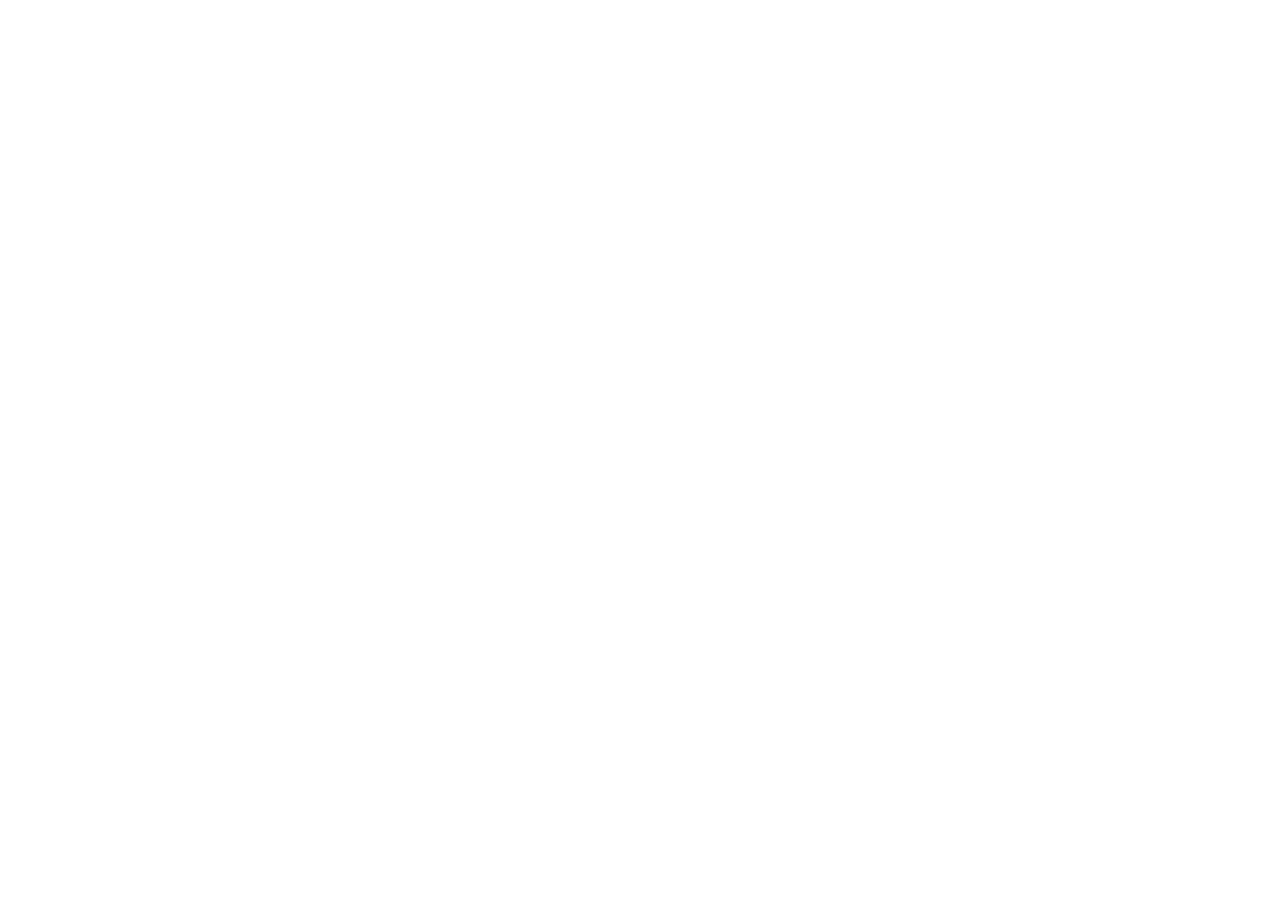
==== index.html @ bb423919 "Add files via upload" ====
<!doctype html>
<html lang="nl">
	
<head>
	<meta charset="UTF-8">
	<meta name="author" content="jouw naam">
	<meta name="viewport" content="width=device-width, initial-scale=1">
	
	<title>Naam van je site en/of pagina</title>
	
	<link href="styles/style.css" rel="stylesheet">
</head>

<body>

	<script src="scripts/script.js"></script>
</body>
	
</html>
---- styles/style.css ----
/* CSS Document */
*, *::after, *::before {
  box-sizing:border-box;  
}
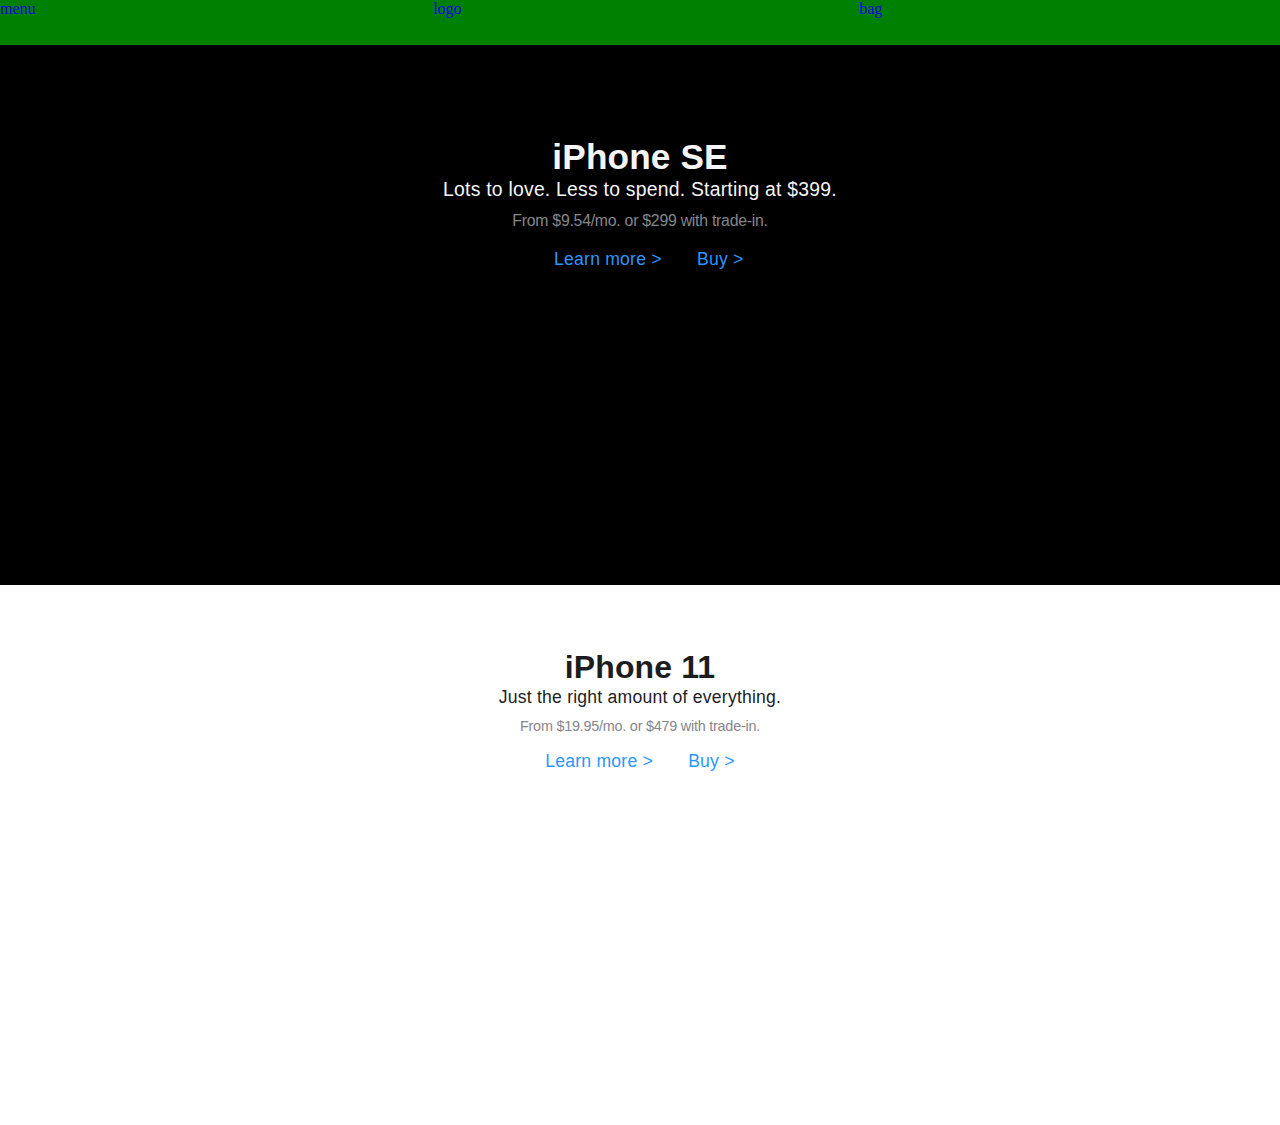
==== commit fc626a74: "Add files via upload" ====
--- a/index.html
+++ b/index.html
@@ -1,19 +1,41 @@
 <!doctype html>
 <html lang="nl">
-	
+
 <head>
 	<meta charset="UTF-8">
-	<meta name="author" content="jouw naam">
+	<meta name="author" content="Fabian Vis">
 	<meta name="viewport" content="width=device-width, initial-scale=1">
-	
-	<title>Naam van je site en/of pagina</title>
-	
+
+	<title>Apple</title>
+
 	<link href="styles/style.css" rel="stylesheet">
 </head>
 
 <body>
+	<header>
+		<nav>
+			<ul>
+				<li><a href="#">menu</li>
+				<li><a href="#">logo</li>
+				<li><a href="#">bag</li>
+			</ul>
+		</nav>
+	</header>
+	<main>
+	<section>
+			<h2>iPhone SE</h2>
+			<h3> Lots to love. Less to spend. Starting at $399. </h3>
+			<p> From $9.54/mo. or $299 with trade-in. </p>
+			<a href="page1">Learn more ></a><a href="page2">Buy ></a>
+	</section>
+	<section>
+			<h2>iPhone 11</h2>
+			<h3> Just the right amount of everything. </h3>
+			<p> From $19.95/mo. or $479 with trade-in. </p>
+			<a href="page1">Learn more ></a><a href="page2">Buy ></a>
+	</section>
+	<script src="scripts/script.js"></script>
+</main>
+</body>
 
-	<script src="scripts/script.js"></script>
-</body>
-	
 </html>
--- a/styles/style.css
+++ b/styles/style.css
@@ -1,5 +1,138 @@
 /* CSS Document */
 *, *::after, *::before {
-  box-sizing:border-box;  
+  box-sizing:border-box;
+}
+body {
+
+  margin: 0 auto;
+}
+nav a {
+  display:block;
+  text-decoration:none;
+
+}
+nav ul {
+  background-color: grey;
+  margin:0; padding: 0;
+  height: 5vh;
+  width: 100%;
+  list-style-type: none;
+  display: flex;
 }
 
+nav li {
+  margin: 0;
+  flex-grow: 1;
+  background-color: green;
+}
+
+
+
+section:first-of-type {
+  background-color: black;
+  height: 60vh;
+  width: 100%;
+  text-align: center;
+
+}
+
+section:first-of-type h2{
+  margin: 0px;
+  text-align: center;
+  line-height: 1.125em;
+  font-size: 2em;
+  padding-top: 2em;
+  color: #f5f5f7;
+  font-family: "SF Pro Display","SF Pro Icons","Helvetica Neue","Helvetica","Arial",sans-serif;
+  font-weight: 600;
+  letter-spacing: .004em;
+}
+section:first-of-type h3{
+  display: block;
+  margin: 0;
+  padding-left: 3em;
+  padding-right: 3em;
+  text-align: center;
+  line-height: 1.4211em;
+  font-size: 1.1em;
+  color: white;
+  color: #f5f5f7;
+  font-family: "SF Pro Display","SF Pro Icons","Helvetica Neue","Helvetica","Arial",sans-serif;
+  font-weight: 400;
+  letter-spacing: .012em;
+}
+section:first-of-type p{
+ margin-top: 0.4em;
+ margin-left: auto;
+ margin-right: auto;
+ color: #86868b;
+ font-size: 0.9em;
+    line-height: 1.42859;
+    font-weight: 400;
+    letter-spacing: -.016em;
+    font-family: "SF Pro Text","SF Pro Icons","Helvetica Neue","Helvetica","Arial",sans-serif;
+}
+
+section:first-of-type a{
+  color: #2997ff;
+  text-decoration: none;
+  padding: 0 1em 0 1em;
+  font-size: 1.1em;
+    line-height: 1.21053;
+    font-weight: 400;
+    letter-spacing: .012em;
+    font-family: "SF Pro Display","SF Pro Icons","Helvetica Neue","Helvetica","Arial",sans-serif;
+}
+
+section:nth-of-type(2) {
+  background-color: white;
+  height: 60vh;
+  width: 100%;
+  text-align: center;
+}
+
+section:nth-of-type(2) h2{
+  margin: 0px;
+  text-align: center;
+  line-height: 1.125em;
+  font-size: 2em;
+  padding-top: 2em;
+  color: #1d1d1f;
+  font-family: "SF Pro Display","SF Pro Icons","Helvetica Neue","Helvetica","Arial",sans-serif;
+  font-weight: 600;
+  letter-spacing: .004em;
+}
+section:nth-of-type(2) h3{
+  display: block;
+  margin: 0;
+  text-align: center;
+  line-height: 1.4211em;
+  font-size: 1.1em;
+  color: white;
+  color: #1d1d1f;
+  font-family: "SF Pro Display","SF Pro Icons","Helvetica Neue","Helvetica","Arial",sans-serif;
+  font-weight: 400;
+  letter-spacing: .012em;
+}
+section:nth-of-type(2) p{
+ margin-top: 0.4em;
+ margin-left: auto;
+ margin-right: auto;
+ color: #86868b;
+ font-size: 0.9em;
+    line-height: 1.42859;
+    font-weight: 400;
+    letter-spacing: -.016em;
+    font-family: "SF Pro Text","SF Pro Icons","Helvetica Neue","Helvetica","Arial",sans-serif;
+}
+
+section:nth-of-type(2) a{
+  color: #2997ff;
+  text-decoration: none;
+  padding: 0 1em 0 1em;
+  font-size: 1.1em;
+    line-height: 1.21053;
+    font-weight: 400;
+    letter-spacing: .012em;
+    font-family: "SF Pro Display","SF Pro Icons","Helvetica Neue","Helvetica","Arial",sans-serif;
+}
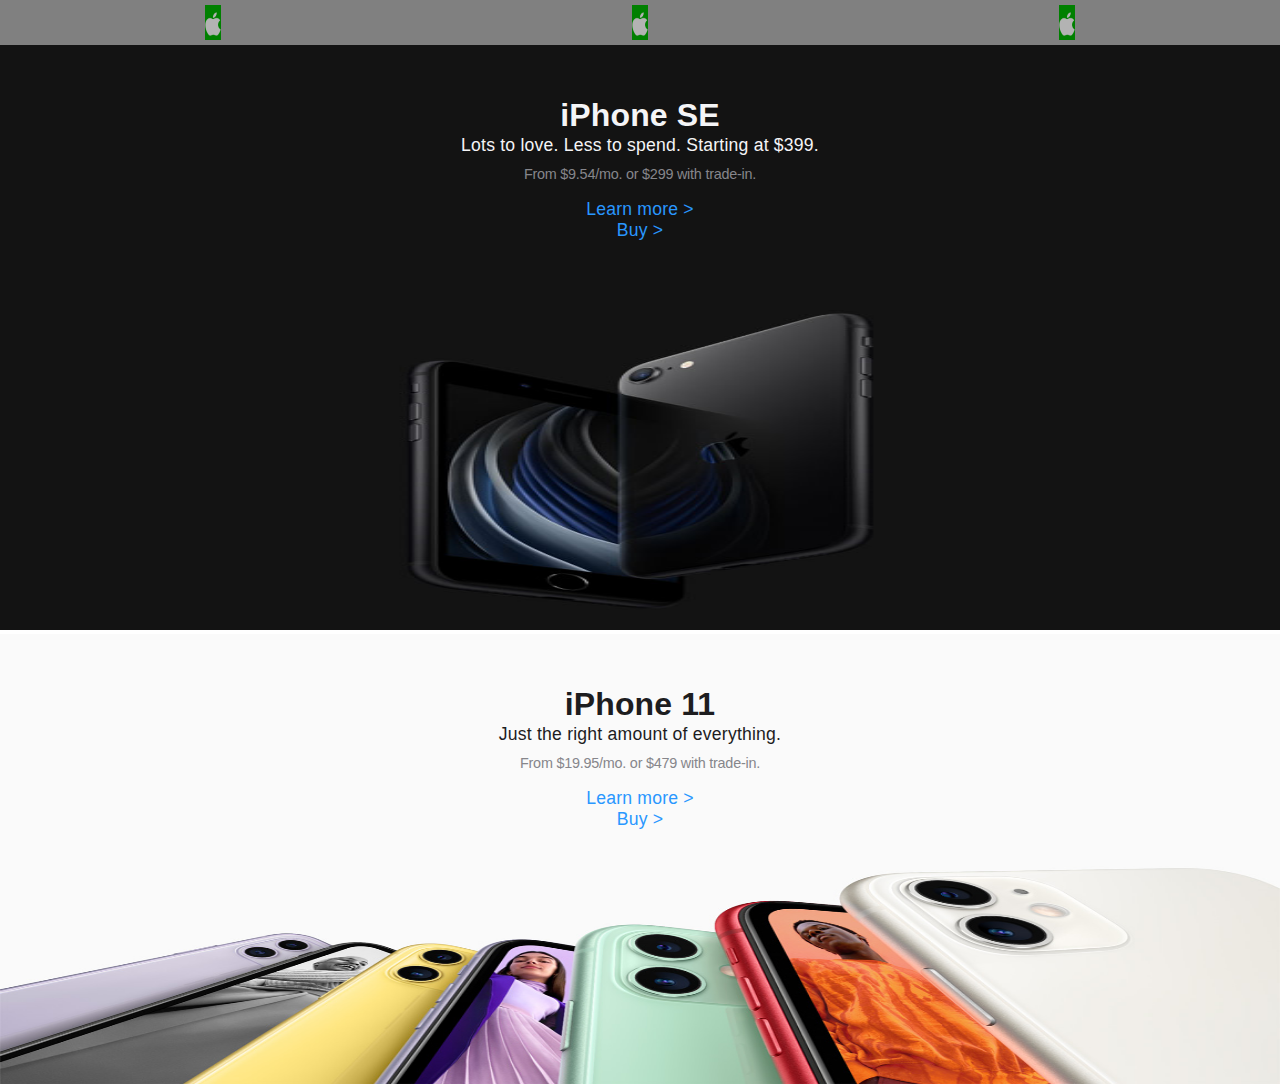
==== commit b0ce9347: "Add files via upload" ====
--- a/index.html
+++ b/index.html
@@ -15,9 +15,9 @@
 	<header>
 		<nav>
 			<ul>
-				<li><a href="#">menu</li>
-				<li><a href="#">logo</li>
-				<li><a href="#">bag</li>
+				<li><a href="#"><img src="images/applelogo.png"></a></li>
+				<li><a href="#"><img src="images/applelogo.png"></a></li>
+				<li><a href="#"><img src="images/applelogo.png"></a></li>
 			</ul>
 		</nav>
 	</header>
@@ -29,10 +29,16 @@
 			<a href="page1">Learn more ></a><a href="page2">Buy ></a>
 	</section>
 	<section>
+		<img src="images/iphonemobilehero.jpg">
+	</section>
+	<section>
 			<h2>iPhone 11</h2>
 			<h3> Just the right amount of everything. </h3>
 			<p> From $19.95/mo. or $479 with trade-in. </p>
 			<a href="page1">Learn more ></a><a href="page2">Buy ></a>
+	</section>
+	<section>
+		<img src="images/iphone11.jpg">
 	</section>
 	<script src="scripts/script.js"></script>
 </main>
--- a/styles/style.css
+++ b/styles/style.css
@@ -18,41 +18,51 @@
   width: 100%;
   list-style-type: none;
   display: flex;
+  justify-content: space-around;
+  align-items: center;
 }
 
-nav li {
+nav li  {
   margin: 0;
-  flex-grow: 1;
+  padding: 0;
   background-color: green;
+}
+nav li a {
+ text-align: center;
+ padding-top: .4em;
+}
+nav img {
+  width: 1em;
+  height: 1.5em;
 }
 
 
 
 section:first-of-type {
-  background-color: black;
-  height: 60vh;
+  background-color: #131313;
+  height: 25vh;
   width: 100%;
+  padding-top: 1.5em;
+  display: flex;
+  justify-content: center;
+  align-items: center;
+  flex-direction: column;
   text-align: center;
+
 
 }
 
 section:first-of-type h2{
   margin: 0px;
-  text-align: center;
   line-height: 1.125em;
   font-size: 2em;
-  padding-top: 2em;
   color: #f5f5f7;
   font-family: "SF Pro Display","SF Pro Icons","Helvetica Neue","Helvetica","Arial",sans-serif;
   font-weight: 600;
   letter-spacing: .004em;
 }
 section:first-of-type h3{
-  display: block;
   margin: 0;
-  padding-left: 3em;
-  padding-right: 3em;
-  text-align: center;
   line-height: 1.4211em;
   font-size: 1.1em;
   color: white;
@@ -76,7 +86,6 @@
 section:first-of-type a{
   color: #2997ff;
   text-decoration: none;
-  padding: 0 1em 0 1em;
   font-size: 1.1em;
     line-height: 1.21053;
     font-weight: 400;
@@ -84,28 +93,35 @@
     font-family: "SF Pro Display","SF Pro Icons","Helvetica Neue","Helvetica","Arial",sans-serif;
 }
 
-section:nth-of-type(2) {
-  background-color: white;
-  height: 60vh;
+
+section:nth-of-type(2) img{
   width: 100%;
+  height: 40vh;
+}
+section:nth-of-type(3) {
+  background-color: #fafafa;
+  height: 25vh;
+  width: 100%;
+  padding-top: 1.5em;
+  display: flex;
+  justify-content: center;
+  align-items: center;
+  flex-direction: column;
   text-align: center;
 }
 
-section:nth-of-type(2) h2{
+section:nth-of-type(3) h2{
   margin: 0px;
-  text-align: center;
   line-height: 1.125em;
   font-size: 2em;
-  padding-top: 2em;
   color: #1d1d1f;
   font-family: "SF Pro Display","SF Pro Icons","Helvetica Neue","Helvetica","Arial",sans-serif;
   font-weight: 600;
   letter-spacing: .004em;
 }
-section:nth-of-type(2) h3{
+section:nth-of-type(3) h3{
   display: block;
   margin: 0;
-  text-align: center;
   line-height: 1.4211em;
   font-size: 1.1em;
   color: white;
@@ -114,7 +130,7 @@
   font-weight: 400;
   letter-spacing: .012em;
 }
-section:nth-of-type(2) p{
+section:nth-of-type(3) p{
  margin-top: 0.4em;
  margin-left: auto;
  margin-right: auto;
@@ -126,7 +142,7 @@
     font-family: "SF Pro Text","SF Pro Icons","Helvetica Neue","Helvetica","Arial",sans-serif;
 }
 
-section:nth-of-type(2) a{
+section:nth-of-type(3) a{
   color: #2997ff;
   text-decoration: none;
   padding: 0 1em 0 1em;
@@ -136,3 +152,7 @@
     letter-spacing: .012em;
     font-family: "SF Pro Display","SF Pro Icons","Helvetica Neue","Helvetica","Arial",sans-serif;
 }
+section:nth-of-type(4) img{
+  width: 100%;
+  height: 25vh;
+}
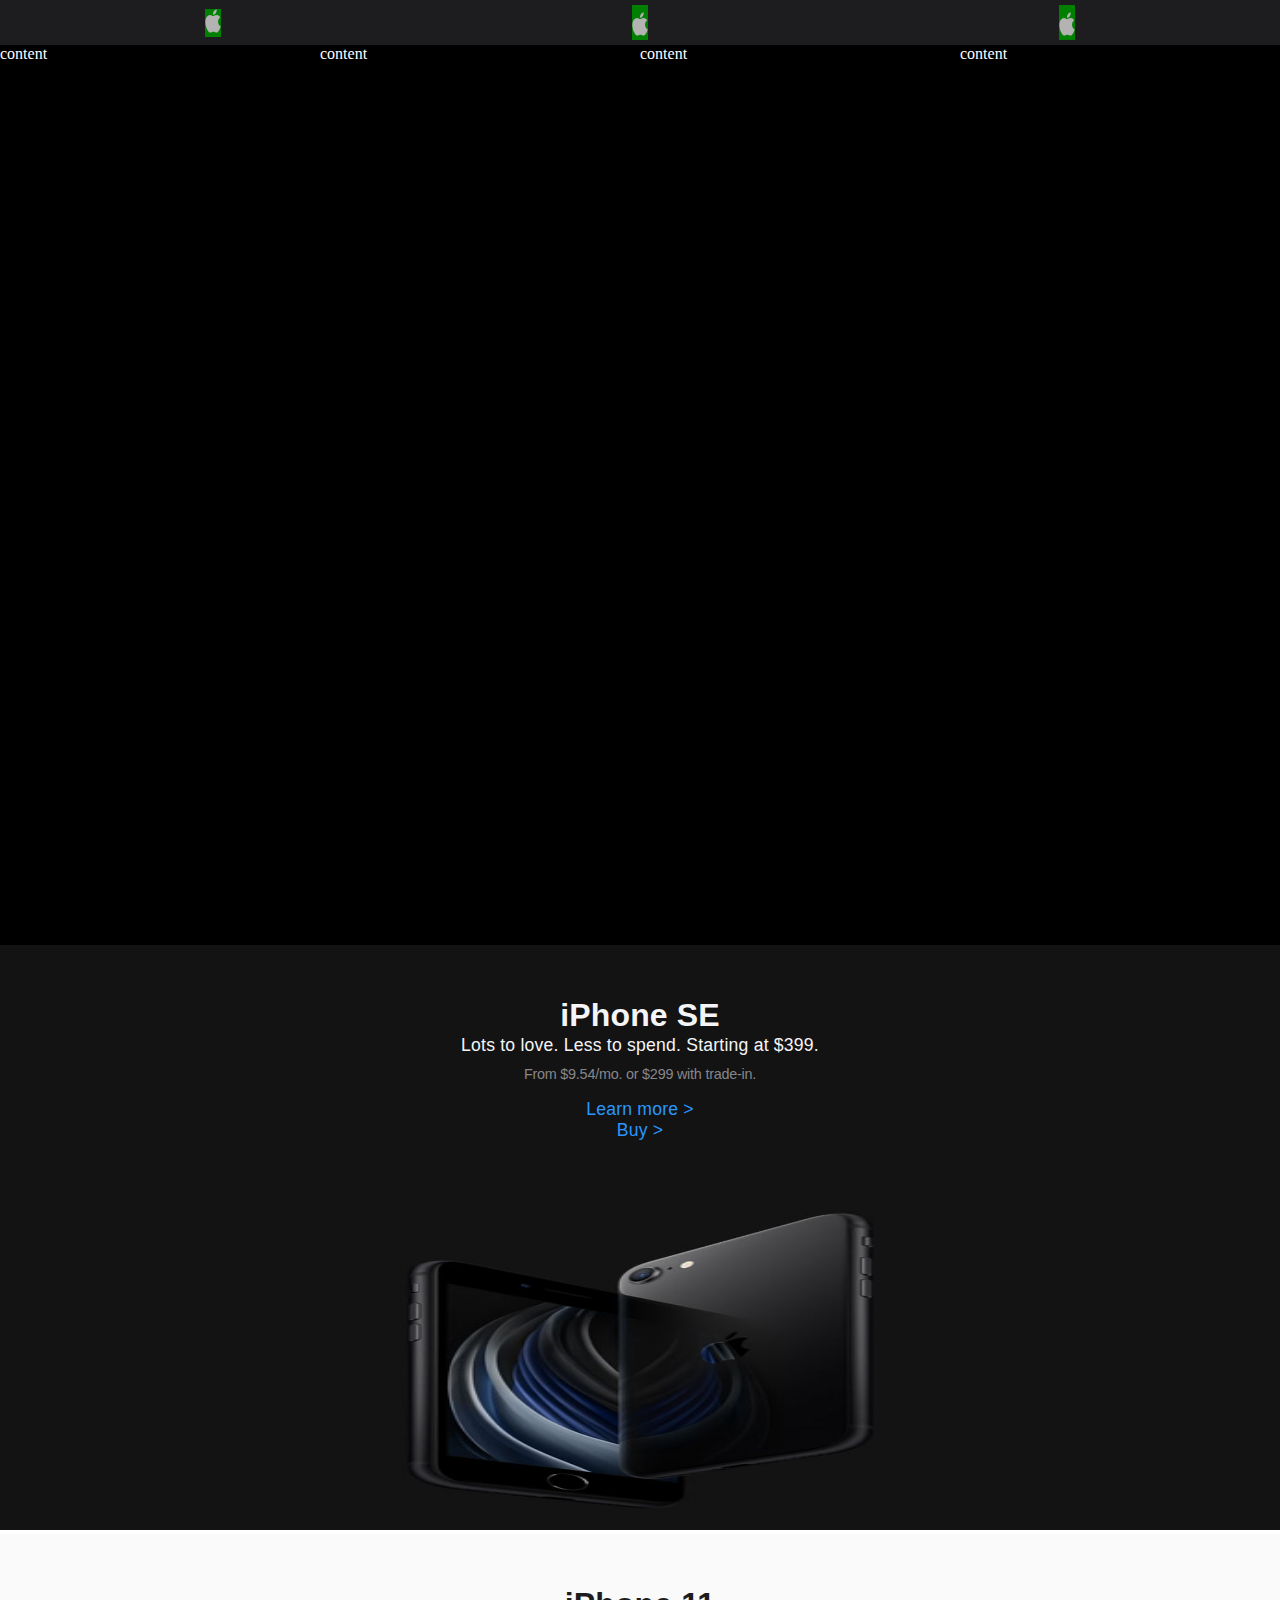
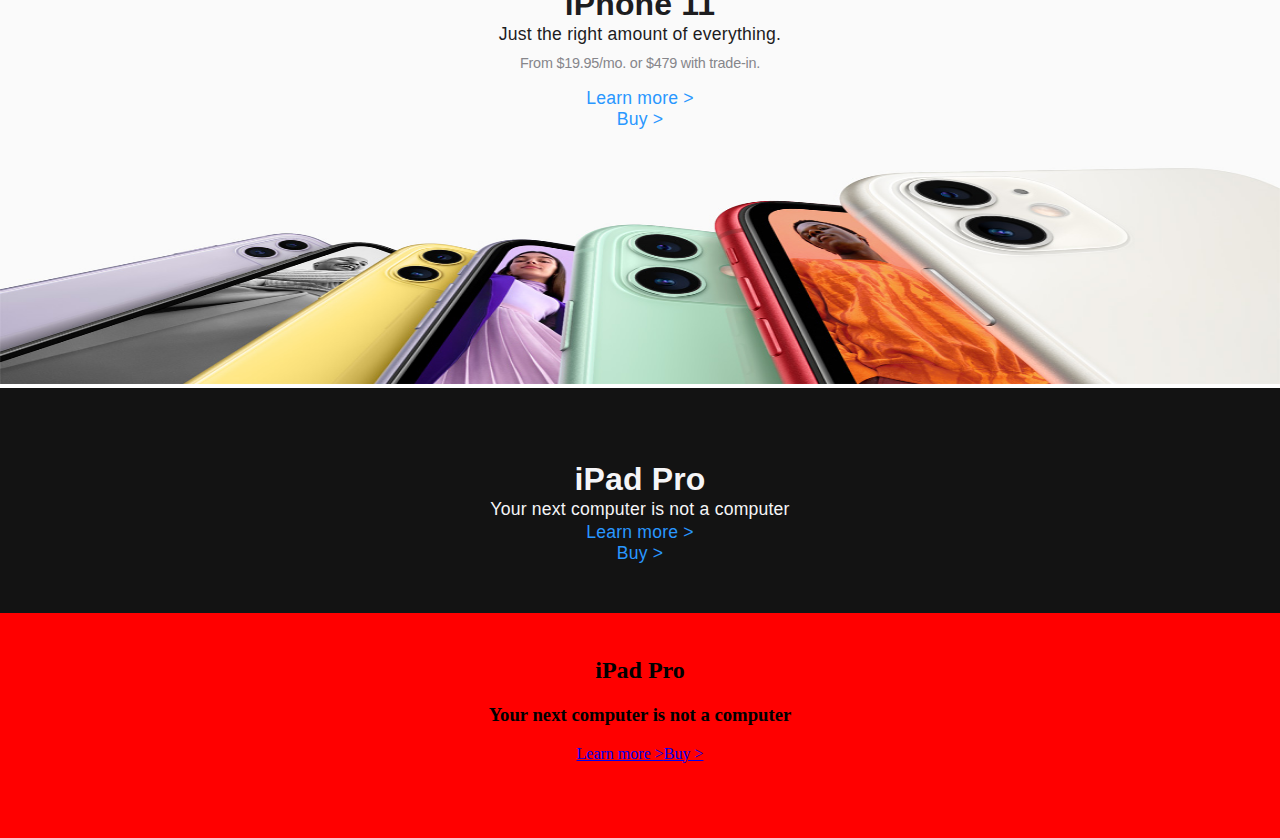
==== commit 29a119ca: "Add files via upload" ====
--- a/index.html
+++ b/index.html
@@ -15,11 +15,17 @@
 	<header>
 		<nav>
 			<ul>
-				<li><a href="#"><img src="images/applelogo.png"></a></li>
+				<li><img src="images/applelogo.png" id="menu"></li>
 				<li><a href="#"><img src="images/applelogo.png"></a></li>
 				<li><a href="#"><img src="images/applelogo.png"></a></li>
 			</ul>
 		</nav>
+		<section>
+			<li>content</li>
+			<li>content</li>
+			<li>content</li>
+			<li>content</li>
+		</section>
 	</header>
 	<main>
 	<section>
@@ -40,6 +46,18 @@
 	<section>
 		<img src="images/iphone11.jpg">
 	</section>
+	<div class="column">
+		<section>
+				<h2>iPad Pro</h2>
+				<h3> Your next computer is not a computer </h3>
+				<a href="page1">Learn more ></a><a href="page2">Buy ></a>
+		</section>
+		<section>
+				<h2>iPad Pro</h2>
+				<h3> Your next computer is not a computer </h3>
+				<a href="page1">Learn more ></a><a href="page2">Buy ></a>
+		</section>
+	</div>
 	<script src="scripts/script.js"></script>
 </main>
 </body>
--- a/styles/style.css
+++ b/styles/style.css
@@ -6,13 +6,32 @@
 
   margin: 0 auto;
 }
+
+
+header section{
+  display: flex;
+  width: 100%;
+  height: 100vh;
+  background-color: black;
+  color: white;
+  z-index: 10;
+  transition: height 0.8s ease-in-out;
+}
+
+header section li{
+  flex-grow:1;
+  list-style-type: none;
+}
+.toonMenu {
+  transform:translateY(0%);
+}
 nav a {
   display:block;
   text-decoration:none;
 
 }
 nav ul {
-  background-color: grey;
+  background-color: #1d1d1f;
   margin:0; padding: 0;
   height: 5vh;
   width: 100%;
@@ -38,7 +57,7 @@
 
 
 
-section:first-of-type {
+main section:first-of-type {
   background-color: #131313;
   height: 25vh;
   width: 100%;
@@ -52,7 +71,7 @@
 
 }
 
-section:first-of-type h2{
+main section:first-of-type h2{
   margin: 0px;
   line-height: 1.125em;
   font-size: 2em;
@@ -61,7 +80,7 @@
   font-weight: 600;
   letter-spacing: .004em;
 }
-section:first-of-type h3{
+main section:first-of-type h3{
   margin: 0;
   line-height: 1.4211em;
   font-size: 1.1em;
@@ -70,8 +89,9 @@
   font-family: "SF Pro Display","SF Pro Icons","Helvetica Neue","Helvetica","Arial",sans-serif;
   font-weight: 400;
   letter-spacing: .012em;
-}
-section:first-of-type p{
+  width: 60%;
+}
+main section:first-of-type p{
  margin-top: 0.4em;
  margin-left: auto;
  margin-right: auto;
@@ -83,10 +103,11 @@
     font-family: "SF Pro Text","SF Pro Icons","Helvetica Neue","Helvetica","Arial",sans-serif;
 }
 
-section:first-of-type a{
+main section:first-of-type a{
   color: #2997ff;
   text-decoration: none;
   font-size: 1.1em;
+
     line-height: 1.21053;
     font-weight: 400;
     letter-spacing: .012em;
@@ -94,11 +115,11 @@
 }
 
 
-section:nth-of-type(2) img{
+main section:nth-of-type(2) img{
   width: 100%;
   height: 40vh;
 }
-section:nth-of-type(3) {
+main section:nth-of-type(3) {
   background-color: #fafafa;
   height: 25vh;
   width: 100%;
@@ -110,7 +131,7 @@
   text-align: center;
 }
 
-section:nth-of-type(3) h2{
+main section:nth-of-type(3) h2{
   margin: 0px;
   line-height: 1.125em;
   font-size: 2em;
@@ -119,7 +140,7 @@
   font-weight: 600;
   letter-spacing: .004em;
 }
-section:nth-of-type(3) h3{
+main section:nth-of-type(3) h3{
   display: block;
   margin: 0;
   line-height: 1.4211em;
@@ -130,29 +151,59 @@
   font-weight: 400;
   letter-spacing: .012em;
 }
-section:nth-of-type(3) p{
+main section:nth-of-type(3) p{
  margin-top: 0.4em;
  margin-left: auto;
  margin-right: auto;
  color: #86868b;
  font-size: 0.9em;
-    line-height: 1.42859;
-    font-weight: 400;
-    letter-spacing: -.016em;
-    font-family: "SF Pro Text","SF Pro Icons","Helvetica Neue","Helvetica","Arial",sans-serif;
-}
-
-section:nth-of-type(3) a{
+  line-height: 1.42859;
+  font-weight: 400;
+  letter-spacing: -.016em;
+  font-family: "SF Pro Text","SF Pro Icons","Helvetica Neue","Helvetica","Arial",sans-serif;
+}
+
+main section:nth-of-type(3) a{
   color: #2997ff;
   text-decoration: none;
   padding: 0 1em 0 1em;
   font-size: 1.1em;
-    line-height: 1.21053;
-    font-weight: 400;
-    letter-spacing: .012em;
-    font-family: "SF Pro Display","SF Pro Icons","Helvetica Neue","Helvetica","Arial",sans-serif;
-}
-section:nth-of-type(4) img{
-  width: 100%;
-  height: 25vh;
-}
+  line-height: 1.21053;
+  font-weight: 400;
+  letter-spacing: .012em;
+  font-family: "SF Pro Display","SF Pro Icons","Helvetica Neue","Helvetica","Arial",sans-serif;
+}
+main section:nth-of-type(4) img{
+  width: 100%;
+  height: 25vh;
+}
+
+.column {
+  background-color: red;
+  display: flex;
+  flex-wrap: wrap;
+  flex-basis: 50%;
+}
+
+.column section:nth-of-type(1) {
+  height: 25vh;
+  width: 100%;
+  padding-top: 1.5em;
+  justify-content: center;
+  align-items: center;
+  flex-direction: column;
+  text-align: center;
+  background-size: contain;
+  background-repeat: no-repeat;
+}
+.column section:nth-of-type(2) {
+  height: 25vh;
+  width: 100%;
+  padding-top: 1.5em;
+  justify-content: center;
+  align-items: center;
+  flex-direction: column;
+  text-align: center;
+  background-size: contain;
+  background-repeat: no-repeat;:
+}
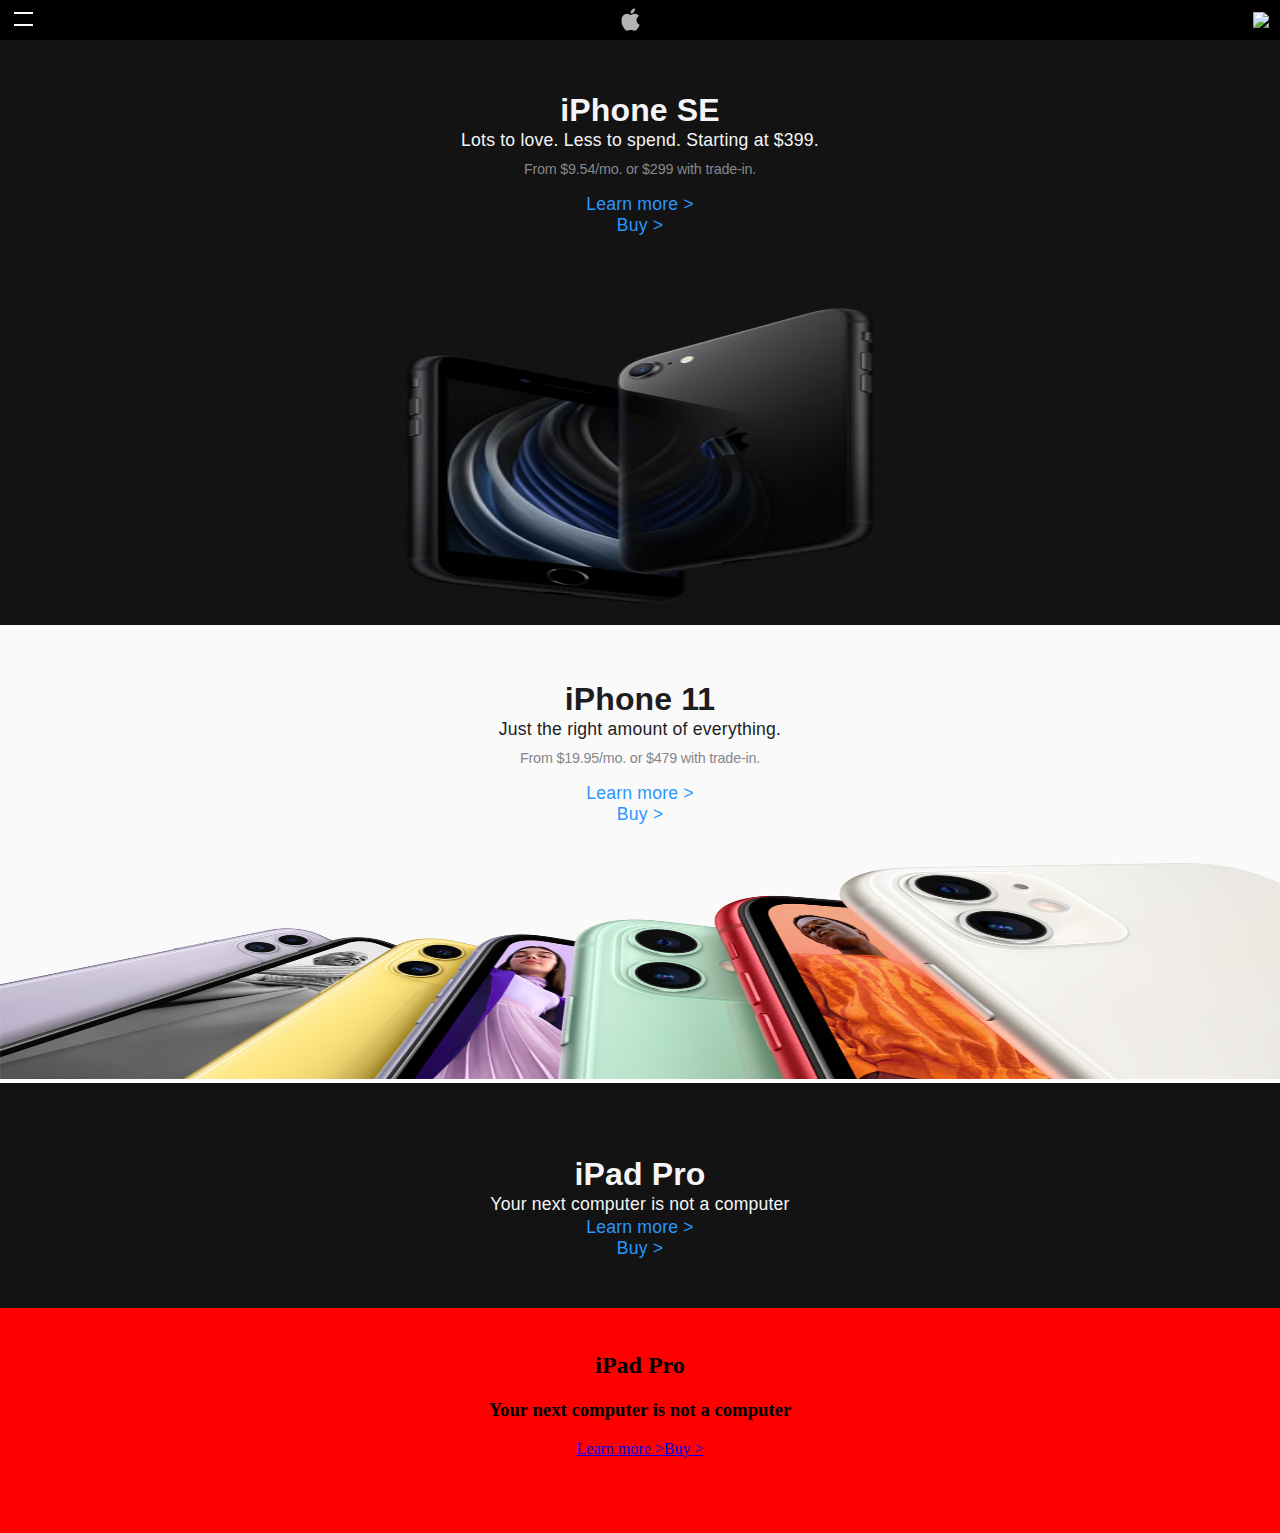
==== commit 02805abc: "Add files via upload" ====
--- a/index.html
+++ b/index.html
@@ -13,19 +13,20 @@
 
 <body>
 	<header>
-		<nav>
-			<ul>
-				<li><img src="images/applelogo.png" id="menu"></li>
-				<li><a href="#"><img src="images/applelogo.png"></a></li>
-				<li><a href="#"><img src="images/applelogo.png"></a></li>
-			</ul>
-		</nav>
-		<section>
-			<li>content</li>
-			<li>content</li>
-			<li>content</li>
-			<li>content</li>
-		</section>
+		<ul>
+			<li>
+				<button id="hamburgermenu">
+					<div id="burger1" class="burger1"></div>
+					<div id="burger2" class="burger2"></div>
+				</button>
+			</li>
+			<li>
+				<img src="images/applelogo.png">
+			</li>
+			<li>
+				<img src="images/cartlogo.png">
+			</li>
+		</ul>
 	</header>
 	<main>
 	<section>
--- a/styles/style.css
+++ b/styles/style.css
@@ -6,56 +6,114 @@
 
   margin: 0 auto;
 }
-
-
-header section{
-  display: flex;
-  width: 100%;
-  height: 100vh;
+header {
+  position: sticky;
   background-color: black;
-  color: white;
+  top: 0;
+  left: 0;
+  right: 0;
+  height: 2.5em;
+  margin: 0;
   z-index: 10;
-  transition: height 0.8s ease-in-out;
-}
-
-header section li{
-  flex-grow:1;
+}
+
+header ul {
+  display: flex;
+  flex-wrap: nowrap;
+  justify-content: space-between;
+  align-items: center;
+  position: absolute;
+  left: 0;
+  right: 0;
+  top: -0.5em;
+}
+
+header ul li:first-of-type {
+  margin-left: -2em;
+}
+
+header ul li:nth-of-type(2){
+  color: white;
   list-style-type: none;
 }
-.toonMenu {
-  transform:translateY(0%);
-}
-nav a {
-  display:block;
-  text-decoration:none;
-
-}
-nav ul {
-  background-color: #1d1d1f;
-  margin:0; padding: 0;
-  height: 5vh;
-  width: 100%;
+
+header ul li:nth-of-type(3){
+  color: white;
   list-style-type: none;
-  display: flex;
-  justify-content: space-around;
-  align-items: center;
-}
-
-nav li  {
-  margin: 0;
-  padding: 0;
-  background-color: green;
-}
-nav li a {
- text-align: center;
- padding-top: .4em;
-}
-nav img {
-  width: 1em;
-  height: 1.5em;
-}
-
-
+  margin: 0 0.7em 0em 0em;
+}
+
+header ul li {
+  color: white;
+  list-style-type: none;
+}
+
+header ul li:first-of-type img {
+  width: 2.5em;
+  border-radius: 50%;
+}
+
+header ul li:nth-of-type(2) img {
+  width: 1.2em;
+}
+
+header ul li:nth-of-type(3) img {
+  width: 5.6em;
+}
+
+/* hamburger menu met transform naar kruis */
+
+#hamburgermenu {
+  z-index: 50;
+  height: 0.3em;
+  width: 1.7em;
+  position: absolute;
+  background: transparent;
+  border: none;
+  outline: none;
+}
+
+/* eerste streep van hamburger menu positioneren */
+
+.burger1 {
+  top: -0.7em;
+  position: absolute;
+  background-color: white;
+  height: 0.15em;
+  width: 1.4em;
+  transition: 0.5s;
+
+}
+/* kruis class die door javascript wordt aangeroepen */
+.burger1kruis {
+transform: rotate(-50deg); /* rotate om het kruisje te vormen */
+position: absolute;
+background-color: white;
+height: 0.15em;
+width: 1.4em;
+transition: 0.5s; /* zodat het niet instant is, Lelijk */
+top: -0.3em;
+
+}
+/* tweede streep van hamburger menu positioneren */
+.burger2 {
+  top: 0.2em;
+  position: absolute;
+  background-color: white;
+  height: 0.15em;
+  width: 1.4em;
+  transition: 0.5s;
+}
+/* kruis class die door javascript wordt aangeroepen */
+.burger2kruis {
+  transform: rotate(50deg);
+  position: absolute;
+  background-color: white;
+  height: 0.15em;
+  width: 1.4em;
+  transition: 0.5s;
+  top: -0.3em;
+}
 
 main section:first-of-type {
   background-color: #131313;
@@ -67,8 +125,6 @@
   align-items: center;
   flex-direction: column;
   text-align: center;
-
-
 }
 
 main section:first-of-type h2{
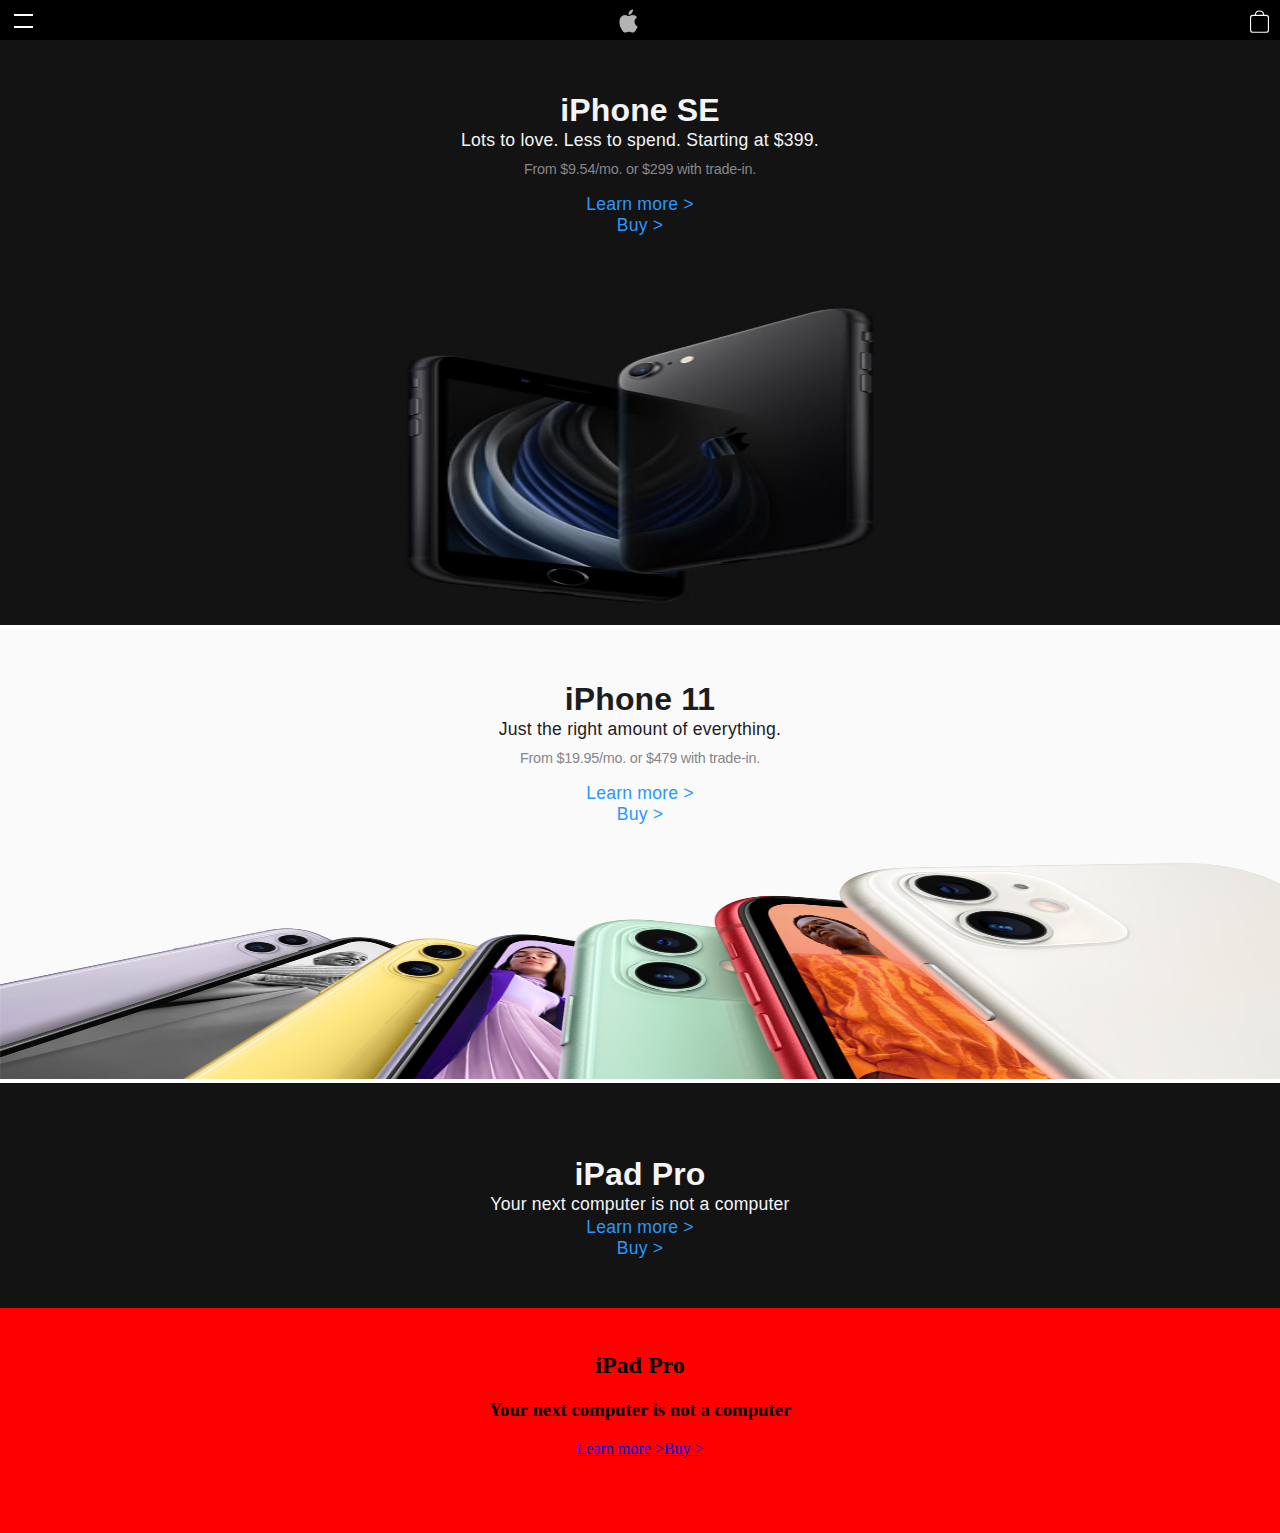
==== commit e2935894: "Add files via upload" ====
--- a/index.html
+++ b/index.html
@@ -24,9 +24,13 @@
 				<img src="images/applelogo.png">
 			</li>
 			<li>
-				<img src="images/cartlogo.png">
+				<img src="images/cart.svg">
 			</li>
 		</ul>
+		 <nav id="schuifmenu" class="klapmenuweg">
+			<p>menu2</p>
+			<p>menu2</p>
+		</nav>
 	</header>
 	<main>
 	<section>
--- a/styles/style.css
+++ b/styles/style.css
@@ -17,7 +17,7 @@
   z-index: 10;
 }
 
-header ul {
+header ul:first-of-type {
   display: flex;
   flex-wrap: nowrap;
   justify-content: space-between;
@@ -58,7 +58,7 @@
 }
 
 header ul li:nth-of-type(3) img {
-  width: 5.6em;
+  width: 1.2em;
 }
 
 /* hamburger menu met transform naar kruis */
@@ -113,6 +113,30 @@
   width: 1.4em;
   transition: 0.5s;
   top: -0.3em;
+}
+/* klapmenu aanmaken */
+.klapmenuweg {
+  position: fixed;
+  z-index: -1;
+  width: 100%;
+  top: 0;
+  right: 0;
+  left: 0;
+  bottom: 0;
+  background-color: #00000010;
+  transition: .2s;
+  transform: translateY(-100%);
+}
+
+.klapmenuzien {
+  transition: .2s;
+  background-color: #000000;
+  transform: translateY(2.5em);
+}
+
+.klapmenuzien p {
+  color:white;
+  margin-left: 2em;
 }
 
 main section:first-of-type {
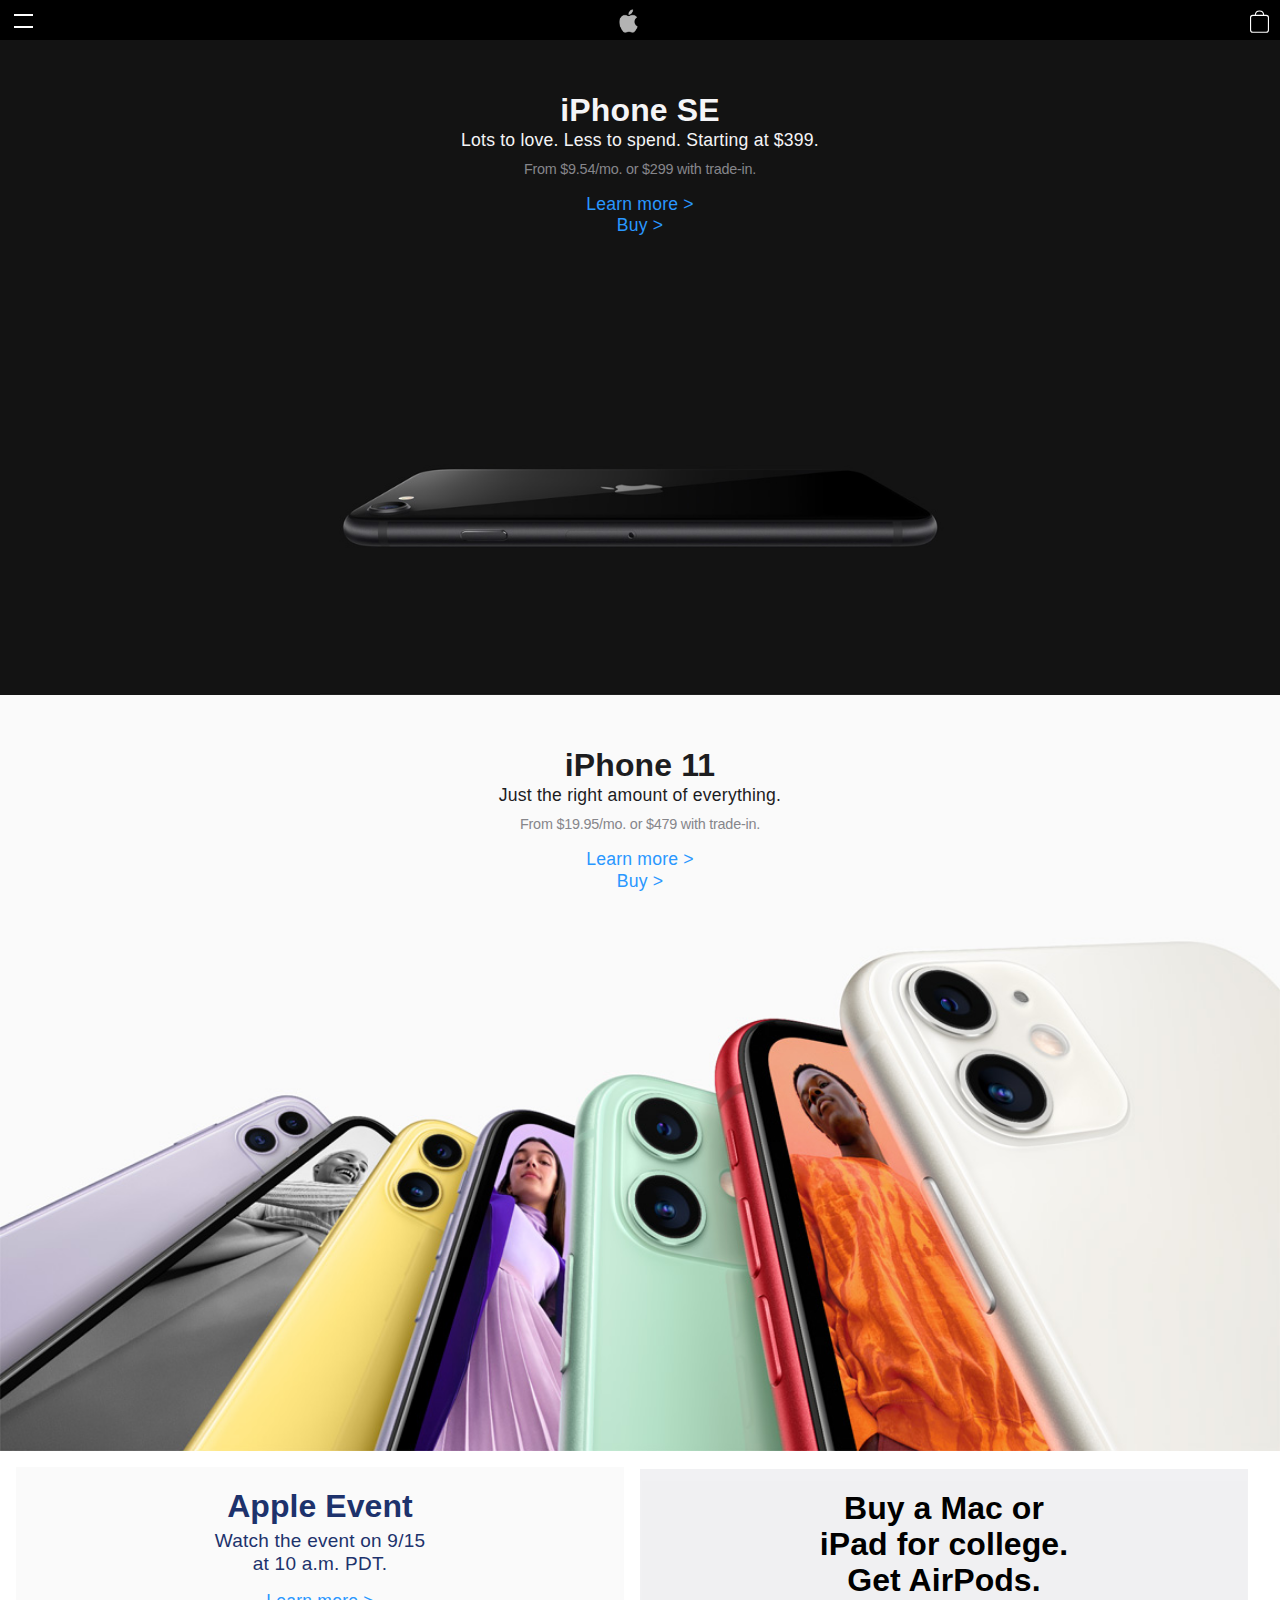
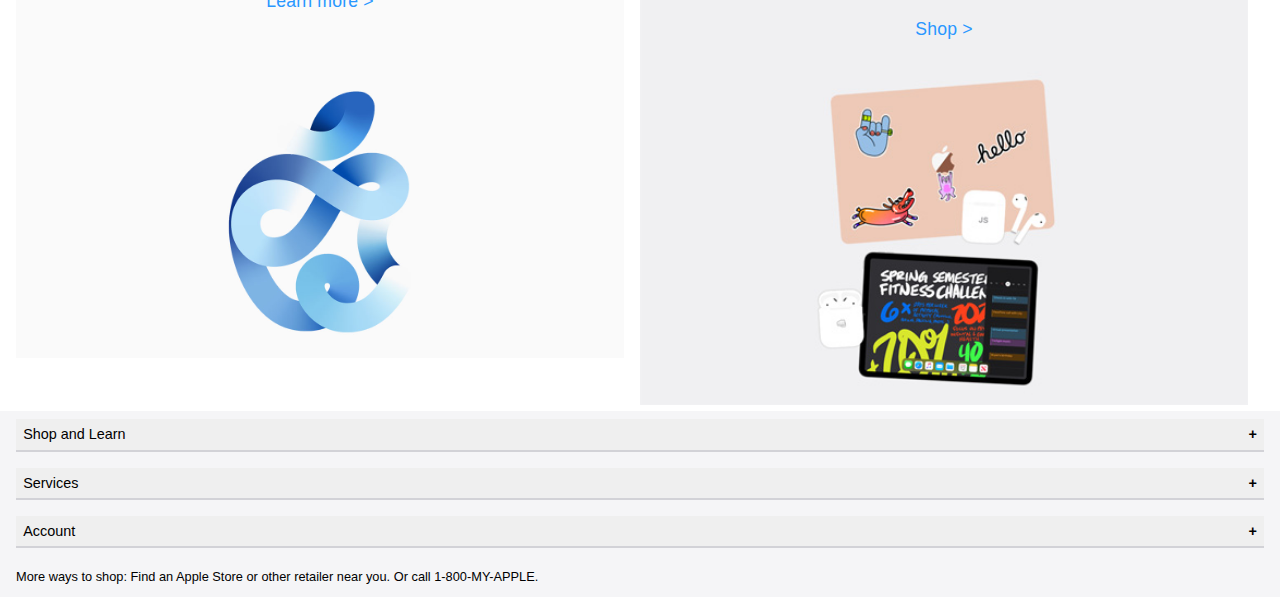
==== commit 61292dde: "Add files via upload" ====
--- a/index.html
+++ b/index.html
@@ -1,70 +1,135 @@
 <!doctype html>
-<html lang="nl">
-
+<html lang="en">
 <head>
 	<meta charset="UTF-8">
 	<meta name="author" content="Fabian Vis">
 	<meta name="viewport" content="width=device-width, initial-scale=1">
-
 	<title>Apple</title>
-
 	<link href="styles/style.css" rel="stylesheet">
 </head>
-
 <body>
 	<header>
 		<ul>
 			<li>
-				<button id="hamburgermenu">
+				<button id="hamburgermenu" aria-label="menu">
 					<div id="burger1" class="burger1"></div>
 					<div id="burger2" class="burger2"></div>
 				</button>
 			</li>
 			<li>
-				<img src="images/applelogo.png">
+				<img src="images/applelogo.png" alt="naar home"> <!-- apple logo link?-->
 			</li>
 			<li>
-				<img src="images/cart.svg">
+				<img src="images/cart.svg" alt="naar winkelwagen">
 			</li>
 		</ul>
 		 <nav id="schuifmenu" class="klapmenuweg">
-			<p>menu2</p>
-			<p>menu2</p>
+			 <form>
+					<input type="search" aria-label="zoeken"><button type="submit">zoeken</button>
+			 </form>
+			 <ul>
+				 <li>menu1</li>
+				 <li>menu1</li>
+				 <li>menu1</li>
+				 <li>menu1</li>
+			 </ul>
 		</nav>
 	</header>
 	<main>
+
 	<section>
-			<h2>iPhone SE</h2>
-			<h3> Lots to love. Less to spend. Starting at $399. </h3>
+			<h1>iPhone SE</h1> <!-- h1 -->
+			<h2> Lots to love. Less to spend. Starting at $399. </h2><!-- h2-->
 			<p> From $9.54/mo. or $299 with trade-in. </p>
 			<a href="page1">Learn more ></a><a href="page2">Buy ></a>
 	</section>
+
+	<div class="fotos">
+		<img src="images/iphonemobilehero.jpg" class="mobilefoto"/>
+		<img src="images/iphonedesktop.jpg" class="desktopfoto" />
+	</div>
+
 	<section>
-		<img src="images/iphonemobilehero.jpg">
-	</section>
-	<section>
-			<h2>iPhone 11</h2>
-			<h3> Just the right amount of everything. </h3>
+			<h1>iPhone 11</h1>
+			<h2> Just the right amount of everything. </h2>
 			<p> From $19.95/mo. or $479 with trade-in. </p>
 			<a href="page1">Learn more ></a><a href="page2">Buy ></a>
 	</section>
+
 	<section>
 		<img src="images/iphone11.jpg">
 	</section>
-	<div class="column">
-		<section>
-				<h2>iPad Pro</h2>
-				<h3> Your next computer is not a computer </h3>
-				<a href="page1">Learn more ></a><a href="page2">Buy ></a>
-		</section>
-		<section>
-				<h2>iPad Pro</h2>
-				<h3> Your next computer is not a computer </h3>
-				<a href="page1">Learn more ></a><a href="page2">Buy ></a>
-		</section>
-	</div>
-	<script src="scripts/script.js"></script>
+
+	<div class='wrapper'>
+  <div class='row'>
+    <div class='column1'>
+      <div class='appleevent'>
+        <h1>Apple Event</h1>
+				<h2>Watch the event on 9/15 at 10 a.m. PDT.</h2>
+				<a href="page1">Learn more ></a>
+      </div>
+			<figure>
+				<img src="images/Appleevent.jpg">
+			</figure>
+    </div>
+
+    <div class='column2'>
+      <div class='airpods'>
+				<h1>Buy a Mac or iPad for college. Get AirPods.</h1>
+				<a href="page1">Shop ></a>
+			</div>
+			<figure>
+				<img src="images/Airpods.jpg">
+			</figure>
+      </div>
+    </div>
+  </div>
+</div>
+
 </main>
+<footer>
+	<ul>
+		<li>
+		<button type="button" class="collapsible">Shop and Learn</button>
+			<div class="content">
+  			<a href="page1">Mac</a>
+				<a href="page1">iPad</a>
+				<a href="page1">iPhone11</a>
+				<a href="page1">Watch</a>
+				<a href="page1">TV</a>
+				<a href="page1">Music</a>
+				<a href="page1">AirPods</a>
+				<a href="page1">HomePod</a>
+				<a href="page1">iPod touch</a>
+				<a href="page1">Accessories</a>
+				<a href="page1">Gift Cards</a>
+			</div>
+		</li>
+		<li>
+		<button type="button" class="collapsible">Services</button>
+			<div class="content">
+				<a href="page1">Apple Music</a>
+				<a href="page1">Apple News+</a>
+				<a href="page1">Apple TV+</a>
+				<a href="page1">Apple Arcade</a>
+				<a href="page1">Apple Books</a>
+				<a href="page1">Apple Card</a>
+				<a href="page1">iCloud</a>
+			</div>
+		</li>
+		<li>
+		<button type="button" class="collapsible">Account</button>
+			<div class="content">
+				<a href="page1">Manage Your Apple ID</a>
+				<a href="page1">Apple Store Account</a>
+				<a href="page1">iCloud.com</a>
+			</div>
+		</li>
+		<p>More ways to shop: Find an Apple Store or other retailer near you. Or call 1-800-MY-APPLE.</p>
+	</ul>
+	
+</footer>
+<script src="scripts/script.js"></script>
 </body>
 
 </html>
--- a/styles/style.css
+++ b/styles/style.css
@@ -1,6 +1,7 @@
 /* CSS Document */
 *, *::after, *::before {
   box-sizing:border-box;
+  font-family: "SF Pro Display","SF Pro Icons","Helvetica Neue","Helvetica","Arial",sans-serif;
 }
 body {
 
@@ -14,7 +15,7 @@
   right: 0;
   height: 2.5em;
   margin: 0;
-  z-index: 10;
+  z-index: 100;
 }
 
 header ul:first-of-type {
@@ -60,6 +61,8 @@
 header ul li:nth-of-type(3) img {
   width: 1.2em;
 }
+
+
 
 /* hamburger menu met transform naar kruis */
 
@@ -134,10 +137,7 @@
   transform: translateY(2.5em);
 }
 
-.klapmenuzien p {
-  color:white;
-  margin-left: 2em;
-}
+
 
 main section:first-of-type {
   background-color: #131313;
@@ -151,22 +151,20 @@
   text-align: center;
 }
 
-main section:first-of-type h2{
+main section:first-of-type h1{
   margin: 0px;
   line-height: 1.125em;
   font-size: 2em;
   color: #f5f5f7;
-  font-family: "SF Pro Display","SF Pro Icons","Helvetica Neue","Helvetica","Arial",sans-serif;
   font-weight: 600;
   letter-spacing: .004em;
 }
-main section:first-of-type h3{
+main section:first-of-type h2{
   margin: 0;
   line-height: 1.4211em;
   font-size: 1.1em;
   color: white;
   color: #f5f5f7;
-  font-family: "SF Pro Display","SF Pro Icons","Helvetica Neue","Helvetica","Arial",sans-serif;
   font-weight: 400;
   letter-spacing: .012em;
   width: 60%;
@@ -180,26 +178,37 @@
     line-height: 1.42859;
     font-weight: 400;
     letter-spacing: -.016em;
-    font-family: "SF Pro Text","SF Pro Icons","Helvetica Neue","Helvetica","Arial",sans-serif;
 }
 
 main section:first-of-type a{
   color: #2997ff;
   text-decoration: none;
   font-size: 1.1em;
-
-    line-height: 1.21053;
-    font-weight: 400;
-    letter-spacing: .012em;
-    font-family: "SF Pro Display","SF Pro Icons","Helvetica Neue","Helvetica","Arial",sans-serif;
-}
-
-
-main section:nth-of-type(2) img{
-  width: 100%;
-  height: 40vh;
-}
-main section:nth-of-type(3) {
+  line-height: 1.21053;
+  font-weight: 400;
+  letter-spacing: .012em;
+}
+
+.fotos{
+  background-color: #131313;
+}
+.fotos img:first-of-type{
+  width: 100%;
+  height: auto;
+  max-width: 40em;
+  display: block;
+  margin: 0 auto;
+}
+
+.fotos img:nth-of-type(2){
+  width: 100%;
+  height: auto;
+  max-width: 40em;
+  display: block;
+  margin: 0 auto;
+  display: none;
+}
+main section:nth-of-type(2) {
   background-color: #fafafa;
   height: 25vh;
   width: 100%;
@@ -211,27 +220,25 @@
   text-align: center;
 }
 
-main section:nth-of-type(3) h2{
+main section:nth-of-type(2) h1{
   margin: 0px;
   line-height: 1.125em;
   font-size: 2em;
   color: #1d1d1f;
-  font-family: "SF Pro Display","SF Pro Icons","Helvetica Neue","Helvetica","Arial",sans-serif;
   font-weight: 600;
   letter-spacing: .004em;
 }
-main section:nth-of-type(3) h3{
+main section:nth-of-type(2) h2{
   display: block;
   margin: 0;
   line-height: 1.4211em;
   font-size: 1.1em;
   color: white;
   color: #1d1d1f;
-  font-family: "SF Pro Display","SF Pro Icons","Helvetica Neue","Helvetica","Arial",sans-serif;
-  font-weight: 400;
-  letter-spacing: .012em;
-}
-main section:nth-of-type(3) p{
+  font-weight: 400;
+  letter-spacing: .012em;
+}
+main section:nth-of-type(2) p{
  margin-top: 0.4em;
  margin-left: auto;
  margin-right: auto;
@@ -240,10 +247,9 @@
   line-height: 1.42859;
   font-weight: 400;
   letter-spacing: -.016em;
-  font-family: "SF Pro Text","SF Pro Icons","Helvetica Neue","Helvetica","Arial",sans-serif;
-}
-
-main section:nth-of-type(3) a{
+}
+
+main section:nth-of-type(2) a{
   color: #2997ff;
   text-decoration: none;
   padding: 0 1em 0 1em;
@@ -251,39 +257,221 @@
   line-height: 1.21053;
   font-weight: 400;
   letter-spacing: .012em;
-  font-family: "SF Pro Display","SF Pro Icons","Helvetica Neue","Helvetica","Arial",sans-serif;
-}
-main section:nth-of-type(4) img{
-  width: 100%;
-  height: 25vh;
-}
-
-.column {
-  background-color: red;
-  display: flex;
+}
+main section:nth-of-type(3) {
+
+}
+main section:nth-of-type(3) img{
+  width: 100%;
+  height: auto;
+  display: block;
+  margin: 0 auto;
+}
+
+/* Hier maak ik de twee flexable boxen aan */
+.row {
+  display: flex;
+  flex-direction: row;
   flex-wrap: wrap;
-  flex-basis: 50%;
-}
-
-.column section:nth-of-type(1) {
-  height: 25vh;
-  width: 100%;
-  padding-top: 1.5em;
-  justify-content: center;
+  width: 100%;
+}
+
+.column1 {
+  display: flex;
+  flex-direction: column;
+  flex-basis: 100%;
+}
+.column2 {
+  display: flex;
+  flex-direction: column;
+  flex-basis: 100%;
+}
+.appleevent {
+  background-color: #fafafa;
+  height: 3em;
+  display: flex;
   align-items: center;
   flex-direction: column;
   text-align: center;
-  background-size: contain;
-  background-repeat: no-repeat;
-}
-.column section:nth-of-type(2) {
-  height: 25vh;
-  width: 100%;
-  padding-top: 1.5em;
-  justify-content: center;
+  z-index: 90;
+}
+/* content in de eerste box */
+.appleevent h1 {
+  margin-bottom: 0.1em;
+  color: #1D326C;
+  font-size: 32px;
+  line-height: 1.125;
+  font-weight: 600;
+  letter-spacing: .002em;
+}
+.appleevent h2 {
+  margin-top: 0.1em;
+  color: #1D326C;
+  font-size: 19px;
+  line-height: 1.21053;
+  font-weight: 400;
+  letter-spacing: .012em;
+  max-width: 12em;
+}
+.appleevent a {
+  color: #2997ff;
+  text-decoration: none;
+  padding: 0 1em 0 1em;
+  font-size: 1.1em;
+  line-height: 1.21053;
+  font-weight: 400;
+  letter-spacing: .012em;
+}
+.column1 figure {
+  margin: 0;
+}
+.column2 figure {
+  margin: 0;
+}
+/* content in de eerste box */
+.column1 img {
+  width: 100%;
+  height: auto;
+  display: block;
+  margin: -10px auto;
+}
+.column2 img {
+  width: 100%;
+  height: auto;
+  display: block;
+  margin: -10px auto;
+}
+
+.airpods {
+  margin-top: 0.1em;
+  background-color: #f1f1f3;
+  height: 3.6em;
+  display: flex;
   align-items: center;
   flex-direction: column;
   text-align: center;
-  background-size: contain;
-  background-repeat: no-repeat;:
-}
+  z-index: 90;
+}
+
+.airpods h1 {
+    color: black;
+    font-size: 32px;
+    line-height: 1.125;
+    font-weight: 600;
+    letter-spacing: .002em;
+    max-width: 8em;
+}
+
+.airpods a {
+  color: #2997ff;
+  text-decoration: none;
+  padding: 0 1em 0 1em;
+  font-size: 1.1em;
+  line-height: 1.21053;
+  font-weight: 400;
+  letter-spacing: .012em;
+}
+/* header ul {
+  display: flex;
+  flex-wrap: nowrap;
+  justify-content: space-between;
+  align-items: center;
+}
+
+header ul li:first-of-type {
+  margin-left: -2em;
+  list-style-type: none;
+}
+
+header ul li:nth-of-type(2){
+  color: white;
+  list-style-type: none;
+}
+*/
+ footer{
+ margin: 0 auto;
+}
+
+footer ul {
+  background-color: #f5f5f7;
+  padding-right: 1em;
+  padding-left: 1em;
+  display: flex;
+  flex-direction: column;
+}
+
+footer li {
+  margin: 0;
+  list-style-type: none;
+  padding-top: 0.5em;
+  padding-bottom: 0.5em;
+}
+
+footer p {
+  font-size: 0.8em;
+}
+/* https://www.w3schools.com/howto/tryit.asp?filename=tryhow_js_collapsible_symbol */
+/* ik heb het natuurlijk wel zelf vormgegeven */
+.collapsible {
+  color: black;
+  cursor: pointer;
+  padding: 0.5em;
+  width: 100%;
+  border: none;
+  text-align: left;
+  outline: none;
+  font-size: 0.9em;
+  border-bottom: 1px solid #d2d2d7;
+}
+
+.collapsible:after {
+  content: '\002B';
+  color: black;
+  font-weight: bold;
+  float: right;
+  margin-left: 5px;
+}
+
+.active:after {
+  content: "\2212";
+}
+
+.content {
+  padding: 0 1em;
+  max-height: 0;
+  overflow: hidden;
+  transition: max-height 0.2s ease-out;
+  border-bottom: 1px solid #d2d2d7;
+}
+/* tot hier */
+.content a {
+  padding: 0.5em 0.9em;
+  display: block;
+  font-size: 0.9em;
+  text-decoration: none;
+}
+
+@media screen and (min-width: 736px) {
+  .wrapper {
+    margin: 1em;
+  }
+  .column1 {
+    flex: 1;
+    margin-right: 1em;
+  }
+  .column2 {
+    flex: 1;
+    margin-right: 1em;
+  }
+  .airpods {
+    height: 0.8em;
+  }
+  .fotos img:first-of-type{
+    display: none;
+  }
+
+  .fotos img:nth-of-type(2){
+
+    display: block;
+  }
+}
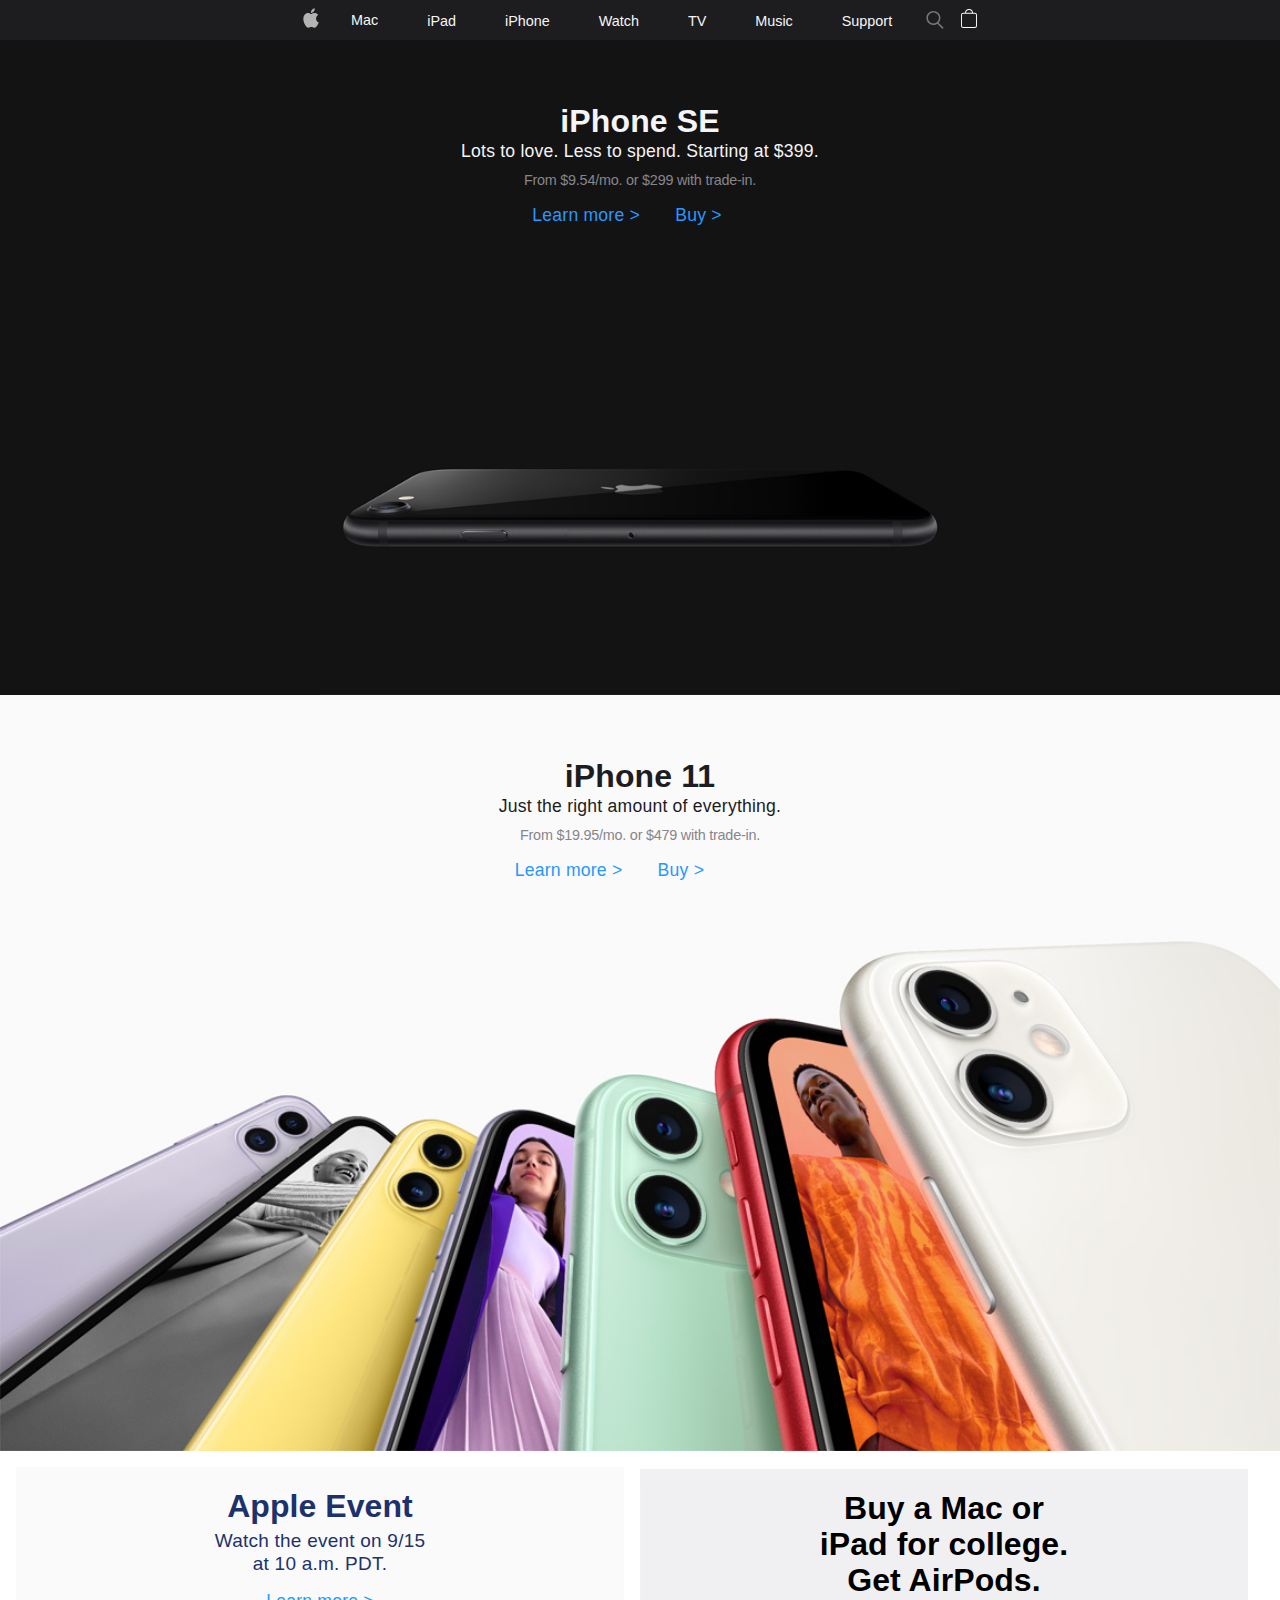
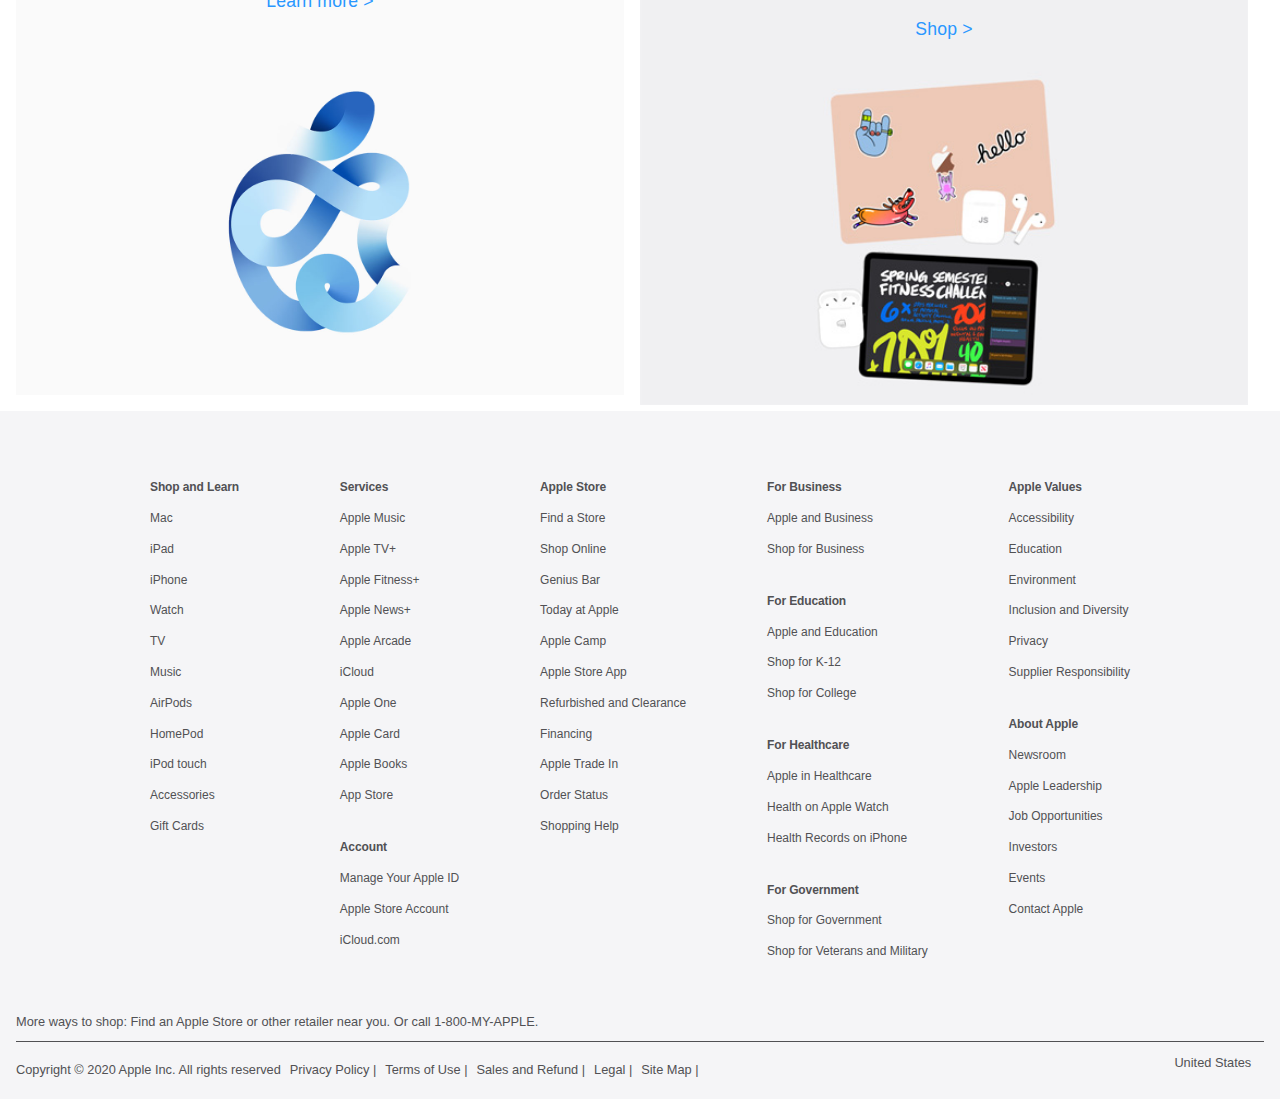
==== commit 0d821c90: "Add files via upload" ====
--- a/index.html
+++ b/index.html
@@ -1,135 +1,471 @@
-<!doctype html>
-<html lang="en">
-<head>
-	<meta charset="UTF-8">
-	<meta name="author" content="Fabian Vis">
-	<meta name="viewport" content="width=device-width, initial-scale=1">
-	<title>Apple</title>
-	<link href="styles/style.css" rel="stylesheet">
-</head>
-<body>
-	<header>
-		<ul>
-			<li>
-				<button id="hamburgermenu" aria-label="menu">
-					<div id="burger1" class="burger1"></div>
-					<div id="burger2" class="burger2"></div>
-				</button>
-			</li>
-			<li>
-				<img src="images/applelogo.png" alt="naar home"> <!-- apple logo link?-->
-			</li>
-			<li>
-				<img src="images/cart.svg" alt="naar winkelwagen">
-			</li>
-		</ul>
-		 <nav id="schuifmenu" class="klapmenuweg">
-			 <form>
-					<input type="search" aria-label="zoeken"><button type="submit">zoeken</button>
-			 </form>
-			 <ul>
-				 <li>menu1</li>
-				 <li>menu1</li>
-				 <li>menu1</li>
-				 <li>menu1</li>
-			 </ul>
-		</nav>
-	</header>
-	<main>
-
-	<section>
-			<h1>iPhone SE</h1> <!-- h1 -->
-			<h2> Lots to love. Less to spend. Starting at $399. </h2><!-- h2-->
-			<p> From $9.54/mo. or $299 with trade-in. </p>
-			<a href="page1">Learn more ></a><a href="page2">Buy ></a>
-	</section>
-
-	<div class="fotos">
-		<img src="images/iphonemobilehero.jpg" class="mobilefoto"/>
-		<img src="images/iphonedesktop.jpg" class="desktopfoto" />
-	</div>
-
-	<section>
-			<h1>iPhone 11</h1>
-			<h2> Just the right amount of everything. </h2>
-			<p> From $19.95/mo. or $479 with trade-in. </p>
-			<a href="page1">Learn more ></a><a href="page2">Buy ></a>
-	</section>
-
-	<section>
-		<img src="images/iphone11.jpg">
-	</section>
-
-	<div class='wrapper'>
-  <div class='row'>
-    <div class='column1'>
-      <div class='appleevent'>
-        <h1>Apple Event</h1>
-				<h2>Watch the event on 9/15 at 10 a.m. PDT.</h2>
-				<a href="page1">Learn more ></a>
-      </div>
-			<figure>
-				<img src="images/Appleevent.jpg">
-			</figure>
-    </div>
-
-    <div class='column2'>
-      <div class='airpods'>
-				<h1>Buy a Mac or iPad for college. Get AirPods.</h1>
-				<a href="page1">Shop ></a>
-			</div>
-			<figure>
-				<img src="images/Airpods.jpg">
-			</figure>
-      </div>
-    </div>
-  </div>
-</div>
-
-</main>
-<footer>
-	<ul>
-		<li>
-		<button type="button" class="collapsible">Shop and Learn</button>
-			<div class="content">
-  			<a href="page1">Mac</a>
-				<a href="page1">iPad</a>
-				<a href="page1">iPhone11</a>
-				<a href="page1">Watch</a>
-				<a href="page1">TV</a>
-				<a href="page1">Music</a>
-				<a href="page1">AirPods</a>
-				<a href="page1">HomePod</a>
-				<a href="page1">iPod touch</a>
-				<a href="page1">Accessories</a>
-				<a href="page1">Gift Cards</a>
-			</div>
-		</li>
-		<li>
-		<button type="button" class="collapsible">Services</button>
-			<div class="content">
-				<a href="page1">Apple Music</a>
-				<a href="page1">Apple News+</a>
-				<a href="page1">Apple TV+</a>
-				<a href="page1">Apple Arcade</a>
-				<a href="page1">Apple Books</a>
-				<a href="page1">Apple Card</a>
-				<a href="page1">iCloud</a>
-			</div>
-		</li>
-		<li>
-		<button type="button" class="collapsible">Account</button>
-			<div class="content">
-				<a href="page1">Manage Your Apple ID</a>
-				<a href="page1">Apple Store Account</a>
-				<a href="page1">iCloud.com</a>
-			</div>
-		</li>
-		<p>More ways to shop: Find an Apple Store or other retailer near you. Or call 1-800-MY-APPLE.</p>
-	</ul>
-	
-</footer>
-<script src="scripts/script.js"></script>
-</body>
-
-</html>
+<!doctype html>
+<html lang="en">
+<head>
+
+	<meta charset="UTF-8">
+	<meta name="author" content="Fabian Vis">
+	<meta name="viewport" content="width=device-width, initial-scale=1">
+	<title>Apple</title>
+	<link href="styles/style.css" rel="stylesheet">
+
+</head>
+
+<body>
+
+<header>
+	<!-- Navigatiebalk-->
+  <a href="index.html">
+  	<img src="images/applelogo.png" alt="naar home">
+  </a>
+
+  <nav>
+
+		<button aria-label="menu">
+
+			<div id="burger1" class="burger1"></div>
+			<div id="burger2" class="burger2"></div>
+
+		</button>
+		<ul>
+
+			<li>
+				<a href="#">
+					<form>
+						 <input type="search" placeholder="Search apple.com">
+					</form>
+				</a>
+			</li>
+
+    	<li>
+				<a href="#">Mac</a>
+			</li>
+
+      <li>
+				<a href="#">iPad</a>
+			</li>
+
+      <li>
+				<a href="#">iPhone</a>
+			</li>
+
+      <li>
+				<a href="#">Watch</a>
+			</li>
+
+      <li>
+				<a href="#">TV</a>
+			</li>
+
+      <li>
+				<a href="#">Music</a>
+			</li>
+
+			<li>
+				<a href="support.html">Support</a>
+			</li>
+
+    </ul>
+
+  </nav>
+
+		<a href="#">
+			<img src="images/searchicon.svg" alt="naar zoeken">
+		</a>
+
+		<a href="#">
+	  	<img src="images/cart.svg" alt="naar winkelwagen">
+	  </a>
+
+</header>
+
+<main>
+
+	<section>
+
+			<h1>iPhone SE</h1>
+			<h2> Lots to love. Less to spend. Starting at $399. </h2>
+			<p> From $9.54/mo. or $299 with trade-in. </p>
+			<!-- ik heb hier een div gebruikt omdat ik dat als advies kreeg van de student assistenten -->
+			<!-- ik wilde de 2 linkjes naast elkaar plaatsen -->
+			<div class="linkjes">
+
+				<div class="link1">
+					<a href="page1">Learn more ></a>
+				</div>
+
+				<div class="link2">
+					<a href="page2">Buy ></a>
+				</div>
+
+			</div>
+
+	</section>
+  <!-- Dit zijn de foto's met -->
+	<div class="fotos">
+		<img src="images/iphonemobilehero.jpg" class="mobilefoto" alt="staande foto van iphone SE"/>
+		<img src="images/iphonedesktop.jpg" class="desktopfoto" alt="liggende foto van iphone SE" />
+	</div>
+
+	<section>
+
+			<h1>iPhone 11</h1>
+			<h2> Just the right amount of everything. </h2>
+			<p> From $19.95/mo. or $479 with trade-in. </p>
+
+			<div class="linkjes">
+
+				<div class="link1">
+					<a href="page1">Learn more ></a>
+				</div>
+
+				<div class="link2">
+					<a href="page2">Buy ></a>
+				</div>
+
+			</div>
+
+	</section>
+
+	<section>
+
+		<img src="images/iphone11.jpg" alt="foto van 7 verschillende kleuren iphone 11's">
+
+	</section>
+
+	<div class='wrapper'>
+
+  <div class='row'>
+
+    <div class='column1'>
+
+      <div class='appleevent'>
+        <h1>Apple Event</h1>
+				<h2>Watch the event on 9/15 at 10 a.m. PDT.</h2>
+				<a href="page1">Learn more ></a>
+      </div>
+			<figure>
+				<img src="images/Appleevent.jpg" alt="foto van het apple event">
+			</figure>
+
+    </div>
+
+    <div class='column2'>
+
+      <div class='airpods'>
+
+				<h1>Buy a Mac or iPad for college. Get AirPods.</h1>
+				<a href="page1">Shop ></a>
+			</div>
+			<figure>
+				<img src="images/Airpods.jpg" alt="foto van het airpods event">
+			</figure>
+
+      </div>
+
+    </div>
+
+  </div>
+
+
+</main>
+
+<footer>
+
+	<div class="footerpc">
+
+		<ul>
+
+			<li>
+				<p>Shop and Learn</p>
+			</li>
+
+			<li>
+				<a href="page1">Mac</a>
+			</li>
+
+			<li>
+				<a href="page1">iPad</a>
+			</li>
+
+			<li>
+				<a href="page1">iPhone</a>
+			</li>
+
+			<li>
+				<a href="page1">Watch</a>
+			</li>
+
+			<li>
+				<a href="page1">TV</a>
+			</li>
+
+			<li>
+				<a href="page1">Music</a>
+			</li>
+
+			<li>
+				<a href="page1">AirPods</a>
+			</li>
+
+			<li>
+				<a href="page1">HomePod</a>
+			</li>
+
+			<li>
+				<a href="page1">iPod touch</a>
+			</li>
+			<li>
+				<a href="page1">Accessories</a>
+			</li>
+
+			<li>
+				<a href="page1">Gift Cards</a>
+			</li>
+
+		</ul>
+
+		<ul>
+
+			<li>
+				<p>Services</p>
+			</li>
+
+			<li>
+				<a href="page1">Apple Music</a>
+			</li>
+
+			<li>
+				<a href="page1">Apple TV+</a>
+			</li>
+
+			<li>
+				<a href="page1">Apple Fitness+</a>
+			</li>
+
+			<li>
+				<a href="page1">Apple News+</a>
+			</li>
+
+			<li>
+				<a href="page1">Apple Arcade</a>
+			</li>
+
+			<li>
+				<a href="page1">iCloud</a>
+			</li>
+
+			<li>
+				<a href="page1">Apple One</a>
+			</li>
+
+			<li>
+				<a href="page1">Apple Card</a>
+			</li>
+
+			<li>
+				<a href="page1">Apple Books</a>
+			</li>
+
+			<li>
+				<a href="page1">App Store</a>
+			</li>
+
+			<li>
+				<p>Account</p>
+			</li>
+
+			<li>
+				<a href="page1">Manage Your Apple ID</a>
+			</li>
+
+			<li>
+				<a href="page1">Apple Store Account</a>
+			</li>
+
+			<li>
+				<a href="page1">iCloud.com</a>
+			</li>
+
+		</ul>
+
+		<ul>
+
+			<li>
+				<p>Apple Store</p>
+			</li>
+			<li>
+				<a href="page1">Find a Store</a>
+			</li>
+			<li>
+				<a href="page1">Shop Online</a>
+			</li>
+			<li>
+				<a href="page1">Genius Bar</a>
+			</li>
+			<li>
+				<a href="page1">Today at Apple</a>
+			</li>
+			<li>
+				<a href="page1">Apple Camp</a>
+			</li>
+			<li>
+				<a href="page1">Apple Store App</a>
+			</li>
+			<li>
+				<a href="page1">Refurbished and Clearance</a>
+			</li>
+			<li>
+				<a href="page1">Financing</a>
+			</li>
+			<li>
+				<a href="page1">Apple Trade In</a>
+			</li>
+			<li>
+				<a href="page1">Order Status</a>
+			</li>
+			<li>
+				<a href="page1">Shopping Help</a>
+			</li>
+
+		</ul>
+
+		<ul>
+
+			<li>
+				<p>For Business</p>
+			</li>
+
+			<li>
+				<a href="page1">Apple and Business</a>
+			</li>
+
+			<li>
+				<a href="page1">Shop for Business</a>
+			</li>
+
+			<li>
+				<p>For Education</p>
+			</li>
+
+			<li>
+				<a href="page1">Apple and Education</a>
+			</li>
+
+			<li>
+				<a href="page1">Shop for K-12</a>
+			</li>
+
+			<li>
+				<a href="page1">Shop for College</a>
+			</li>
+
+			<li>
+				<p>For Healthcare</p>
+			</li>
+			<li>
+				<a href="page1">Apple in Healthcare</a>
+			</li>
+
+			<li>
+				<a href="page1">Health on Apple Watch</a>
+			</li>
+
+			<li>
+				<a href="page1">Health Records on iPhone</a>
+			</li>
+
+			<li>
+				<p>For Government</p>
+			</li>
+
+			<li>
+				<a href="page1">Shop for Government</a>
+			</li>
+
+			<li>
+				<a href="page1">Shop for Veterans and Military</a>
+			</li>
+
+		</ul>
+
+		<ul>
+			<li><p>Apple Values</p></li>
+			<li><a href="page1">Accessibility</a></li>
+			<li><a href="page1">Education</a></li>
+			<li><a href="page1">Environment</a></li>
+			<li><a href="page1">Inclusion and Diversity</a></li>
+			<li><a href="page1">Privacy</a></li>
+			<li><a href="page1">Supplier Responsibility</a></li>
+			<li><p>About Apple</p></li>
+			<li><a href="page1">Newsroom</a></li>
+			<li><a href="page1">Apple Leadership</a></li>
+			<li><a href="page1">Job Opportunities</a></li>
+			<li><a href="page1">Investors</a></li>
+			<li><a href="page1">Events</a></li>
+			<li><a href="page1">Contact Apple</a></li>
+		</ul>
+	</div><!-- Deze footer is alleen zichtbaar op een scherm groter dan 735px -->
+
+	<ul class="sitemap"><!-- Deze footer is alleen zichtbaar op een scherm kleiner dan 735px -->
+		<li>
+		<button type="button" class="collapsible">Shop and Learn</button>
+			<div class="content">
+  			<a href="page1">Mac</a>
+				<a href="page1">iPad</a>
+				<a href="page1">iPhone11</a>
+				<a href="page1">Watch</a>
+				<a href="page1">TV</a>
+				<a href="page1">Music</a>
+				<a href="page1">AirPods</a>
+				<a href="page1">HomePod</a>
+				<a href="page1">iPod touch</a>
+				<a href="page1">Accessories</a>
+				<a href="page1">Gift Cards</a>
+			</div>
+		</li>
+
+		<li>
+		<button type="button" class="collapsible">Services</button>
+			<div class="content">
+				<a href="page1">Apple Music</a>
+				<a href="page1">Apple News+</a>
+				<a href="page1">Apple TV+</a>
+				<a href="page1">Apple Arcade</a>
+				<a href="page1">Apple Books</a>
+				<a href="page1">Apple Card</a>
+				<a href="page1">iCloud</a>
+			</div>
+		</li>
+
+		<li>
+		<button type="button" class="collapsible">Account</button>
+			<div class="content">
+				<a href="page1">Manage Your Apple ID</a>
+				<a href="page1">Apple Store Account</a>
+				<a href="page1">iCloud.com</a>
+			</div>
+		</li>
+
+	</ul>
+
+		<!-- Dit wordt weergegeven onderaan de pagina -->
+		<p>More ways to shop: Find an Apple Store or other retailer near you. Or call 1-800-MY-APPLE.</p>
+		<a href="#">United States</a>
+
+		<ul class="legal">
+			<li>Copyright © 2020 Apple Inc. All rights reserved</li>
+			<li>Privacy Policy  |</li>
+			<li>Terms of Use  |</li>
+			<li>Sales and Refund  |</li>
+			<li>Legal  |</li>
+			<li>Site Map  |</li>
+
+		</ul>
+
+</footer>
+
+<script src="scripts/script.js"></script>
+
+</body>
+
+</html>
--- a/styles/style.css
+++ b/styles/style.css
@@ -4,69 +4,67 @@
   font-family: "SF Pro Display","SF Pro Icons","Helvetica Neue","Helvetica","Arial",sans-serif;
 }
 body {
-
   margin: 0 auto;
 }
+
+/* Header styling voor de navigatiebalk */
 header {
-  position: sticky;
-  background-color: black;
-  top: 0;
-  left: 0;
-  right: 0;
   height: 2.5em;
-  margin: 0;
-  z-index: 100;
-}
-
-header ul:first-of-type {
-  display: flex;
-  flex-wrap: nowrap;
-  justify-content: space-between;
-  align-items: center;
-  position: absolute;
-  left: 0;
-  right: 0;
-  top: -0.5em;
-}
-
-header ul li:first-of-type {
-  margin-left: -2em;
-}
-
-header ul li:nth-of-type(2){
-  color: white;
-  list-style-type: none;
-}
-
-header ul li:nth-of-type(3){
-  color: white;
-  list-style-type: none;
-  margin: 0 0.7em 0em 0em;
-}
-
-header ul li {
-  color: white;
-  list-style-type: none;
-}
-
-header ul li:first-of-type img {
-  width: 2.5em;
-  border-radius: 50%;
-}
-
-header ul li:nth-of-type(2) img {
-  width: 1.2em;
-}
-
-header ul li:nth-of-type(3) img {
-  width: 1.2em;
-}
-
-
-
-/* hamburger menu met transform naar kruis */
-
-#hamburgermenu {
+  background-color:#1d1d1f;
+  display:flex;
+  justify-content:space-between;
+  align-items:center;
+  position:sticky;
+  top:0;
+  z-index: 60;
+}
+
+header a {
+  color:#f5f5f7;
+  text-decoration:none;
+}
+/*alle states */
+header a:focus {
+  background:Lightgrey;
+}
+
+header a:active {
+  color:red;
+}
+header a:hover {
+  color:grey;
+}
+
+header > a:first-of-type {
+  padding: 0 .5em 0 .5em;
+  z-index: 50;
+}
+header > a:first-of-type img {
+  width: 1em;
+}
+
+header > a:nth-of-type(2) {
+  display: none;
+  padding: 0 .5em 0 .5em;
+}
+
+header > a:nth-of-type(2) img {
+  width:1.3em;
+}
+
+header > a:last-of-type {
+  padding: 0 .5em 0 .5em;
+}
+
+header > a:last-of-type img{
+  width:1em;
+}
+
+nav {
+  order:-1;
+}
+
+nav button {
   z-index: 50;
   height: 0.3em;
   width: 1.7em;
@@ -76,8 +74,88 @@
   outline: none;
 }
 
-/* eerste streep van hamburger menu positioneren */
-
+nav ul {
+  margin:0;
+  padding:2.5em 0 0 0;
+  background-color:#1D1D1F;
+  list-style:none;
+  position:fixed;
+  left:0; right:0; top:0; bottom:0;
+  transform:translateY(-100%);
+  transition:.5s;
+  z-index:10;
+}
+
+nav.toonMenu ul {
+  transform:translateY(0);
+}
+
+header li {
+  margin:0; padding:0;
+}
+
+header li a {
+  display:block;
+  padding:1em 0 1em 0;
+  border-top:solid 1px #424245;
+  font-size: 0.9em;
+  margin: 0 2em 0 2em;
+}
+
+header li.active a {
+  font-weight:bold;
+}
+
+header ul li:nth-of-type(1) a {
+  margin: 0;
+  border-bottom:solid 1px #424245;
+  border-top:solid 0px #424245;
+}
+
+header ul li:nth-of-type(2) a {
+  border-top:solid 0px #424245;
+}
+
+header ul li:nth-of-type(1) input{
+  width: 95%;
+  margin: 0 0.5em 0 0.5em;
+  line-height:2.5em;
+  padding:0 1em;
+  color:#fff;
+  background-color:rgb(192,192,192, .2);
+  border:1px solid rgb(192,192,192, .2);
+  border-radius: .7em;
+  outline:none;
+  appearance:none;
+}
+
+header ul li:nth-of-type(1) input::placeholder{
+  color:#6E6E73;
+}
+
+header ul li:nth-of-type(1) input[type="search"] {
+  position:relative;
+  padding:0 1em 0 3em;
+  background-image:url("../images/searchicon.svg");
+  background-repeat:no-repeat;
+  background-size:1.5em auto;
+  background-position:.75em center;
+  transition:.25s;
+}
+header ul li:nth-of-type(1) input::-webkit-search-cancel-button {
+  -webkit-appearance: none;
+  position:absolute;
+  width: 1em; height: 1em;
+  right:.75em;
+
+  background-image:url("../images/cancel.svg");
+  background-repeat:no-repeat;
+  background-size:1em auto;
+  background-position:center center;
+  cursor:pointer;
+}
+
+/* kruis class die door javascript wordt aangeroepen */
 .burger1 {
   top: -0.7em;
   position: absolute;
@@ -85,9 +163,8 @@
   height: 0.15em;
   width: 1.4em;
   transition: 0.5s;
-
-}
-/* kruis class die door javascript wordt aangeroepen */
+}
+
 .burger1kruis {
 transform: rotate(-50deg); /* rotate om het kruisje te vormen */
 position: absolute;
@@ -96,7 +173,6 @@
 width: 1.4em;
 transition: 0.5s; /* zodat het niet instant is, Lelijk */
 top: -0.3em;
-
 }
 /* tweede streep van hamburger menu positioneren */
 .burger2 {
@@ -117,27 +193,59 @@
   transition: 0.5s;
   top: -0.3em;
 }
-/* klapmenu aanmaken */
-.klapmenuweg {
-  position: fixed;
-  z-index: -1;
-  width: 100%;
-  top: 0;
-  right: 0;
-  left: 0;
-  bottom: 0;
-  background-color: #00000010;
-  transition: .2s;
-  transform: translateY(-100%);
-}
-
-.klapmenuzien {
-  transition: .2s;
-  background-color: #000000;
-  transform: translateY(2.5em);
-}
-
-
+/* Vanaf hier alle styling voor de sections*/
+/* states voor linkjes*/
+main .link1 a:focus {
+  background:Lightgrey;
+}
+
+main .link1 a:active {
+  color:red;
+}
+
+main .link1 a:hover {
+  color:grey;
+  text-decoration: underline;
+}
+
+main .link2 a:focus {
+  background:Lightgrey;
+}
+
+main .link2 a:active {
+  color:red;
+}
+
+main .link2 a:hover {
+  color:grey;
+  text-decoration: underline;
+}
+
+main .appleevent a:focus {
+  background:Lightgrey;
+}
+
+main .appleevent a:active {
+  color:red;
+}
+
+main .appleevent a:hover {
+  color:grey;
+  text-decoration: underline;
+}
+
+main .airpods a:focus {
+  background:Lightgrey;
+}
+
+main .airpods a:active {
+  color:red;
+}
+
+main .airpods a:hover {
+  color:grey;
+  text-decoration: underline;
+}
 
 main section:first-of-type {
   background-color: #131313;
@@ -159,6 +267,7 @@
   font-weight: 600;
   letter-spacing: .004em;
 }
+
 main section:first-of-type h2{
   margin: 0;
   line-height: 1.4211em;
@@ -169,15 +278,16 @@
   letter-spacing: .012em;
   width: 60%;
 }
+
 main section:first-of-type p{
  margin-top: 0.4em;
  margin-left: auto;
  margin-right: auto;
  color: #86868b;
  font-size: 0.9em;
-    line-height: 1.42859;
-    font-weight: 400;
-    letter-spacing: -.016em;
+ line-height: 1.42859;
+ font-weight: 400;
+ letter-spacing: -.016em;
 }
 
 main section:first-of-type a{
@@ -189,9 +299,32 @@
   letter-spacing: .012em;
 }
 
+.linkjes {
+  display: flex;
+  width: 100%;
+}
+
+.link1 {
+  flex: 1;
+}
+
+.link2 {
+  flex: 1;
+}
+
+.link2 a {
+  float: left;
+  padding-left: 2em;
+}
+
+.link1 a {
+  float: right;
+}
+
 .fotos{
   background-color: #131313;
 }
+
 .fotos img:first-of-type{
   width: 100%;
   height: auto;
@@ -208,6 +341,7 @@
   margin: 0 auto;
   display: none;
 }
+
 main section:nth-of-type(2) {
   background-color: #fafafa;
   height: 25vh;
@@ -228,6 +362,7 @@
   font-weight: 600;
   letter-spacing: .004em;
 }
+
 main section:nth-of-type(2) h2{
   display: block;
   margin: 0;
@@ -238,6 +373,7 @@
   font-weight: 400;
   letter-spacing: .012em;
 }
+
 main section:nth-of-type(2) p{
  margin-top: 0.4em;
  margin-left: auto;
@@ -258,16 +394,17 @@
   font-weight: 400;
   letter-spacing: .012em;
 }
+
 main section:nth-of-type(3) {
 
 }
+
 main section:nth-of-type(3) img{
   width: 100%;
   height: auto;
   display: block;
   margin: 0 auto;
 }
-
 /* Hier maak ik de twee flexable boxen aan */
 .row {
   display: flex;
@@ -280,12 +417,15 @@
   display: flex;
   flex-direction: column;
   flex-basis: 100%;
-}
+  background-color: #fafafa;
+}
+
 .column2 {
   display: flex;
   flex-direction: column;
   flex-basis: 100%;
 }
+
 .appleevent {
   background-color: #fafafa;
   height: 3em;
@@ -293,7 +433,7 @@
   align-items: center;
   flex-direction: column;
   text-align: center;
-  z-index: 90;
+  z-index: 9;
 }
 /* content in de eerste box */
 .appleevent h1 {
@@ -304,6 +444,7 @@
   font-weight: 600;
   letter-spacing: .002em;
 }
+
 .appleevent h2 {
   margin-top: 0.1em;
   color: #1D326C;
@@ -313,6 +454,7 @@
   letter-spacing: .012em;
   max-width: 12em;
 }
+
 .appleevent a {
   color: #2997ff;
   text-decoration: none;
@@ -322,9 +464,11 @@
   font-weight: 400;
   letter-spacing: .012em;
 }
+
 .column1 figure {
   margin: 0;
 }
+
 .column2 figure {
   margin: 0;
 }
@@ -335,6 +479,7 @@
   display: block;
   margin: -10px auto;
 }
+
 .column2 img {
   width: 100%;
   height: auto;
@@ -350,7 +495,7 @@
   align-items: center;
   flex-direction: column;
   text-align: center;
-  z-index: 90;
+  z-index: 9;
 }
 
 .airpods h1 {
@@ -371,29 +516,14 @@
   font-weight: 400;
   letter-spacing: .012em;
 }
-/* header ul {
-  display: flex;
-  flex-wrap: nowrap;
-  justify-content: space-between;
-  align-items: center;
-}
-
-header ul li:first-of-type {
-  margin-left: -2em;
-  list-style-type: none;
-}
-
-header ul li:nth-of-type(2){
-  color: white;
-  list-style-type: none;
-}
-*/
+/* Vanaf hier alle styling voor de footer */
  footer{
+ color: #515154;
+ background-color: #f5f5f7;
  margin: 0 auto;
 }
 
-footer ul {
-  background-color: #f5f5f7;
+footer ul.sitemap {
   padding-right: 1em;
   padding-left: 1em;
   display: flex;
@@ -410,17 +540,16 @@
 footer p {
   font-size: 0.8em;
 }
-/* https://www.w3schools.com/howto/tryit.asp?filename=tryhow_js_collapsible_symbol */
-/* ik heb het natuurlijk wel zelf vormgegeven */
+
 .collapsible {
   color: black;
   cursor: pointer;
-  padding: 0.5em;
+  padding: 1em 0 1em 0;
   width: 100%;
   border: none;
   text-align: left;
   outline: none;
-  font-size: 0.9em;
+  font-size: 0.8em;
   border-bottom: 1px solid #d2d2d7;
 }
 
@@ -433,45 +562,229 @@
 }
 
 .active:after {
-  content: "\2212";
+  content: '\2715';
 }
 
 .content {
-  padding: 0 1em;
+  padding: 0 0.5em;
   max-height: 0;
   overflow: hidden;
-  transition: max-height 0.2s ease-out;
+  transition: max-height 0.3s ease-out;
   border-bottom: 1px solid #d2d2d7;
 }
-/* tot hier */
+
 .content a {
-  padding: 0.5em 0.9em;
   display: block;
-  font-size: 0.9em;
+  font-size: 0.75em;
   text-decoration: none;
+  color:#515154;
+  padding: 0.5em 0 0.5em 0;
+}
+
+footer > p {
+  font-size: 0.8em;
+  padding: 0em 1em;
+}
+
+footer > a {
+  font-size: 0.8em;
+  padding: 0em 1em;
+  color: #515154;
+  text-decoration: none;
+}
+
+footer ul.legal {
+  flex-wrap: wrap;
+  display: flex;
+  grid-row-start: 3;
+  padding: 0em 0em 0em 1em;
+}
+
+footer ul.legal li {
+  font-size: 0.8em;
+  padding-right: 0.7em;
+  padding-left: 0;
+}
+
+footer .footerpc {
+  display: none;
 }
 
 @media screen and (min-width: 736px) {
+  /* Alle styling voor schermen vanaf 736px */
+  /* Navigatie voor pc styling */
+  header {
+    justify-content:center;
+  }
+
+  nav {
+    order:0;
+  }
+
+  nav button {
+    display:none;
+  }
+
+  nav ul {
+    position:relative;
+    padding:0;
+    transform:none;
+    background:none;
+    display:flex;
+  }
+
+  nav a {
+    border:none;
+  }
+
+  header > a:nth-of-type(2) {
+    display: flex;
+    padding: 0 .5em 0 .5em;
+  }
+
+  header li a {
+    display:block;
+    padding:1em 1em 1em 1em;
+    background-size:auto 2em;
+    background-position:1em center;
+    background-repeat:no-repeat;
+    border-top:solid 1px #424245;
+    font-size: 0.9em;
+    margin: 0 .7em 0 .7em;
+  }
+
+  nav ul li:nth-of-type(1){
+    display: none;
+  }
+  /* flexbox groter scherm */
   .wrapper {
     margin: 1em;
   }
+
   .column1 {
     flex: 1;
     margin-right: 1em;
   }
+
   .column2 {
     flex: 1;
     margin-right: 1em;
   }
+
   .airpods {
     height: 0.8em;
   }
+  /* Eerste foto verwisselen voor groter scherm */
   .fotos img:first-of-type{
     display: none;
   }
 
   .fotos img:nth-of-type(2){
-
     display: block;
   }
-}
+  /* Footer styling groter scherm */
+  footer .footerpc a:focus {
+    background:Lightgrey;
+  }
+
+  footer .footerpc a:active {
+    color:red;
+  }
+
+  footer .footerpc a:hover {
+    color:grey;
+    text-decoration: underline;
+  }
+  footer a:focus {
+    background:Lightgrey;
+  }
+
+  footer a:active {
+    color:red;
+  }
+
+  footer a:hover {
+    color:grey;
+    text-decoration: underline;
+  }
+
+  footer {
+    padding: 1em;
+    display: grid;
+    grid-template-columns: 1fr max-content;
+  }
+
+  footer ul.sitemap {
+    grid-column: 1 / -1;
+  }
+
+  footer > p {
+    padding: 1em 0;
+    border-bottom: solid 1px #515154;
+    grid-column: 1 / -1;
+  }
+
+  footer p.copyright {
+    grid-column: 1 / 2;
+    grid-row-start: 3;
+  }
+
+  footer > a {
+    grid-column: 2 / 3;
+  }
+
+  footer ul.legal {
+    flex-wrap: wrap;
+    display: flex;
+    grid-row-start: 3;
+    margin: 0;
+    padding: 0em;
+  }
+  /* footer responsive */
+  footer .footerpc {
+    grid-column: 1 / -1;
+    width: 100%;
+    max-width: 980px;
+    display: flex;
+    flex-direction: row;
+    margin: 0 auto;
+    justify-content: space-between;
+  }
+
+  footer .footerpc ul {
+    list-style: none;
+  }
+
+  footer .footerpc ul:first-of-type {
+    padding-left: 0;
+  }
+
+  footer .footerpc li {
+    padding: 0;
+   margin-bottom: .8em;
+  }
+
+  footer .footerpc p {
+    font-size: 12px;
+    line-height: 1.33337;
+    letter-spacing: -.01em;
+    font-weight: 600;
+    margin-top: 3em;
+    margin-right: 20px;
+    margin-bottom: .8em;
+  }
+
+  footer .footerpc a {
+    color: #515154;
+    text-decoration: none;
+    font-size: 12px;
+    font-family: inherit;
+    font-weight: inherit;
+    line-height: inherit;
+    text-align: inherit;
+  }
+
+  footer ul.sitemap {
+    display: none;
+  }
+}
